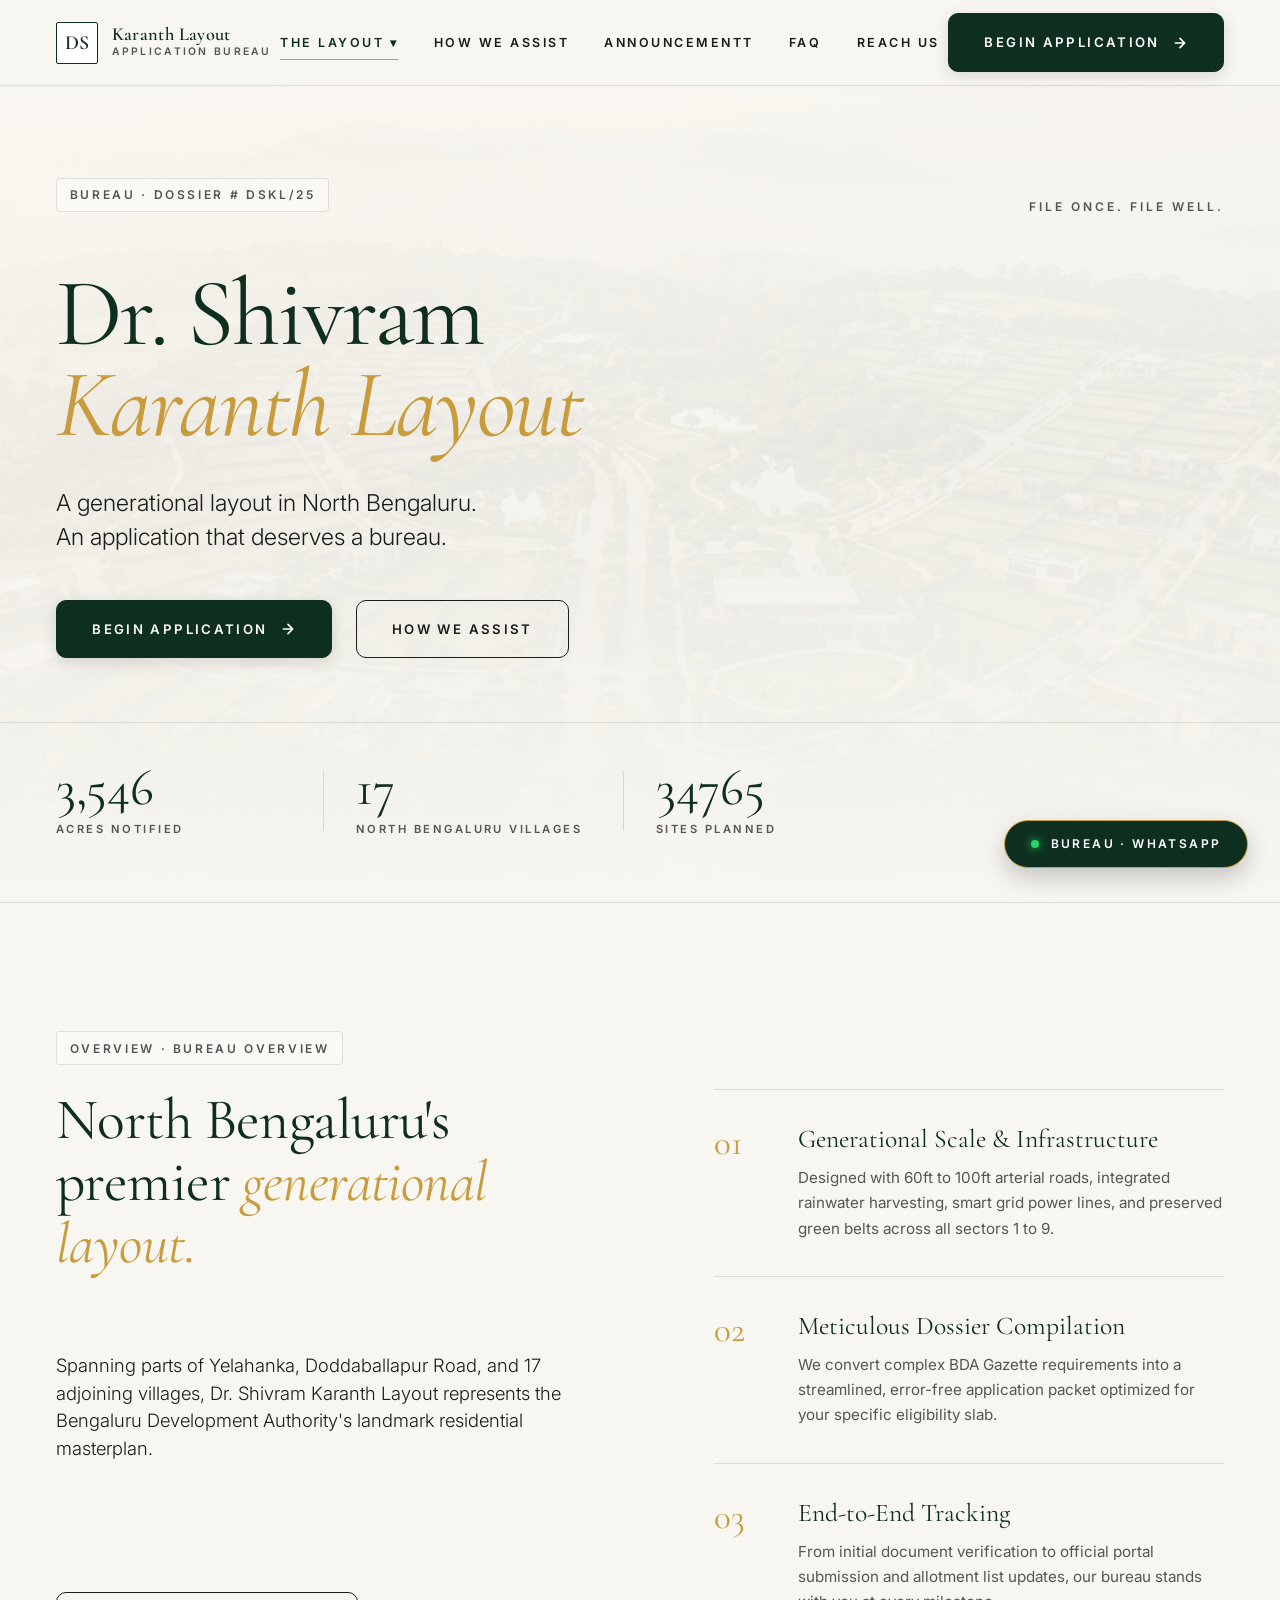
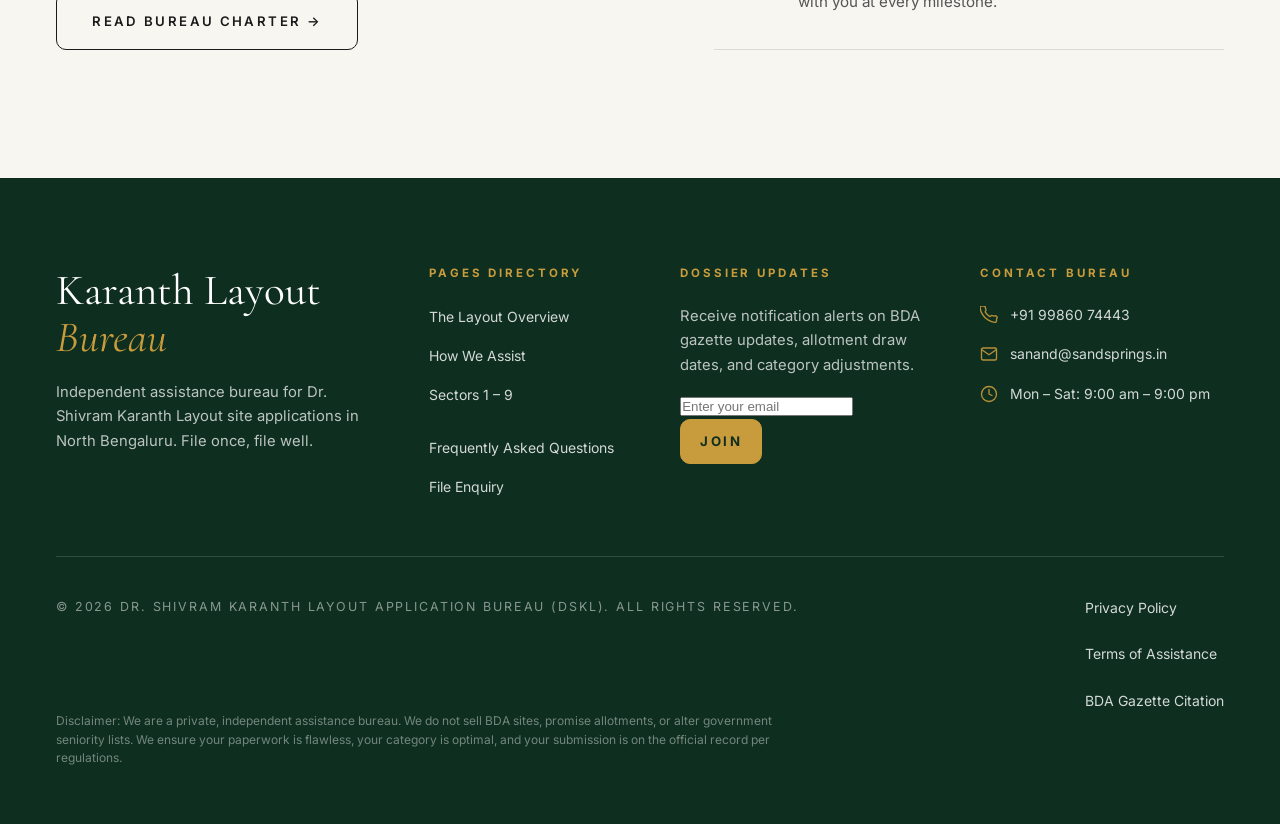
==== index.html @ ba966072 "Final update 1" ====
<!DOCTYPE html>
<html lang="en">
<head>
  <meta charset="UTF-8">
  <meta name="viewport" content="width=device-width, initial-scale=1.0">
  <title>Dr. Shivram Karanth Layout — Application Bureau (DSKL)</title>
  <meta name="description" content="A private assistance bureau for Dr. Shivram Karanth Layout BDA site applications in North Bengaluru. Independent, verifiable, unaffiliated dossier compilation.">
  <link rel="stylesheet" href="styles.css">
  <link rel="icon" href="data:image/svg+xml,<svg xmlns=%22http://www.w3.org/2000/svg%22 viewBox=%220 0 100 100%22><text y=%22.9em%22 font-size=%2290%22>🏛️</text></svg>">
</head>
<body>

  <!-- Sticky Glass Header / Navigation -->
  <header class="site-header">
    <div class="container nav-container">
      <a href="index.html" class="brand-logo">
        <div class="brand-logo-icon">DS</div>
        <div class="brand-text">
          <span class="brand-title">Karanth Layout</span>
          <span class="brand-subtitle">APPLICATION BUREAU</span>
        </div>
      </a>

      <!-- Desktop Menu with Sector Dropdown -->
      <ul class="nav-menu">
        <li class="nav-item-dropdown">
          <a href="index.html" class="nav-link active" style="color: var(--primary-green);">
            The Layout ▾
          </a>
          <ul class="dropdown-menu">
            <li class="dropdown-header">Select Layout Sector</li>
            <li><a href="sector1.html" class="dropdown-link"><span>Sector 1 </span> <span class="sector-code">01</span></a></li>
            <li><a href="sector2.html" class="dropdown-link"><span>Sector 2 </span> <span class="sector-code">02</span></a></li>
            <li><a href="sector3.html" class="dropdown-link"><span>Sector 3 </span> <span class="sector-code">03</span></a></li>
            <li><a href="sector4.html" class="dropdown-link"><span>Sector 4 </span> <span class="sector-code">04</span></a></li>
            <li><a href="sector5.html" class="dropdown-link"><span>Sector 5 </span> <span class="sector-code">05</span></a></li>
            <li><a href="sector6.html" class="dropdown-link"><span>Sector 6 </span> <span class="sector-code">06</span></a></li>
            <li><a href="sector7.html" class="dropdown-link"><span>Sector 7 </span> <span class="sector-code">07</span></a></li>
            <li><a href="sector8.html" class="dropdown-link"><span>Sector 8 </span> <span class="sector-code">08</span></a></li>
            <li><a href="sector9.html" class="dropdown-link"><span>Sector 9 </span> <span class="sector-code">09</span></a></li>
          </ul>
        </li>
        <li><a href="procedure.html" class="nav-link">How we Assist</a></li>
        <li><a href="about.html" class="nav-link">Announcementt</a></li>
        <li><a href="faq.html" class="nav-link">FAQ</a></li>
        <li><a href="contact.html" class="nav-link">Reach us</a></li>
      </ul>

      <!-- Primary CTA -->
      <a href="contact.html" class="btn btn-primary">
        Begin Application 
        <svg width="16" height="16" viewBox="0 0 24 24" fill="none" stroke="currentColor" stroke-width="2.5" stroke-linecap="round" stroke-linejoin="round"><path d="M5 12h14M12 5l7 7-7 7"/></svg>
      </a>

      <!-- Mobile Hamburger Button -->
      <button class="mobile-toggle" id="mobileToggle" aria-label="Toggle navigation menu">
        <span></span>
        <span></span>
        <span></span>
      </button>
    </div>
  </header>

  <!-- Mobile Navigation Drawer -->
  <div class="mobile-nav-drawer" id="mobileNavDrawer">
    <a href="index.html" class="nav-link">The Layout Overview</a>
    <div class="mobile-sectors-accordion">
      <div class="mobile-sectors-title">Select Sector (1 – 9)</div>
      <div class="mobile-sectors-grid">
        <a href="portfolio.html?sector=1" class="mobile-sector-btn">Sec 1</a>
        <a href="portfolio.html?sector=2" class="mobile-sector-btn">Sec 2</a>
        <a href="portfolio.html?sector=3" class="mobile-sector-btn">Sec 3</a>
        <a href="portfolio.html?sector=4" class="mobile-sector-btn">Sec 4</a>
        <a href="portfolio.html?sector=5" class="mobile-sector-btn">Sec 5</a>
        <a href="portfolio.html?sector=6" class="mobile-sector-btn">Sec 6</a>
        <a href="portfolio.html?sector=7" class="mobile-sector-btn">Sec 7</a>
        <a href="portfolio.html?sector=8" class="mobile-sector-btn">Sec 8</a>
        <a href="portfolio.html?sector=9" class="mobile-sector-btn">Sec 9</a>
      </div>
    </div>
    <a href="about.html" class="nav-link">How We Assist</a>
    <a href="procedure.html" class="nav-link">Procedure</a>
    <!-- <a href="portfolio.html" class="nav-link">Portfolio</a> -->
    <a href="faq.html" class="nav-link">FAQ</a>
    <a href="contact.html" class="nav-link">Enquiries</a>
  </div>

  <!-- Hero Section -->
  <section class="hero-section" id="hero">
    <div class="hero-bg"></div>
    <div class="hero-overlay"></div>

    <div class="container hero-content">
      <div class="hero-header-meta">
        <div class="badge-tag">
          Bureau · Dossier # DSKL/25
        </div>
        <div class="meta-code">
          FILE ONCE. FILE WELL.
        </div>
      </div>

      <h1 class="hero-title">
        <span class="line-1">Dr. Shivram</span>
        <span class="line-2">Karanth Layout</span>
      </h1>

      <p class="hero-description">
        A generational layout in North Bengaluru.<br>
        An application that deserves a bureau.
      </p>

      <div class="hero-actions">
        <a href="contact.html" class="btn btn-primary">
          Begin Application
          <svg width="16" height="16" viewBox="0 0 24 24" fill="none" stroke="currentColor" stroke-width="2.5" stroke-linecap="round" stroke-linejoin="round"><path d="M5 12h14M12 5l7 7-7 7"/></svg>
        </a>
        <a href="procedure.html" class="btn btn-outline">
          How We Assist
        </a>
      </div>
    </div>

    <!-- Hero Stats Row -->
    <div class="container hero-stats-row">
      <div class="stats-grid">
        <div class="stat-item">
          <div class="stat-number">3,546</div>
          <div class="stat-label">Acres Notified</div>
        </div>
        <div class="stat-item">
          <div class="stat-number">17</div>
          <div class="stat-label">North Bengaluru Villages</div>
        </div>
        <div class="stat-item">
          <div class="stat-number">34765</div>
          <div class="stat-label">Sites Planned</div>
        </div>
        <!-- <div class="stat-item">
          <div class="stat-number">1,240</div>
          <div class="stat-label">Applicants We've Assisted</div>
        </div> -->
      </div>
    </div>
  </section>

  <!-- Featured Overview Section -->
  <section class="section-editorial">
    <div class="container">
      <div class="badge-tag">
        Overview · Bureau Overview
      </div>

      <div class="editorial-grid">
        <div class="editorial-left">
          <h2 class="editorial-quote">
            North Bengaluru's premier <span>generational layout.</span>
          </h2>
          <p class="hero-description" style="margin-top: 1.5rem; font-size: 1.15rem;">
            Spanning parts of Yelahanka, Doddaballapur Road, and 17 adjoining villages, Dr. Shivram Karanth Layout represents the Bengaluru Development Authority's landmark residential masterplan.
          </p>
          <div style="margin-top: 2rem;">
            <a href="procedure.html" class="btn btn-outline">Read Bureau Charter &rarr;</a>
          </div>
        </div>

        <div class="editorial-right">
          <div class="manifesto-card" style="border-top: 1px solid var(--border-color);">
            <div class="manifesto-num">01</div>
            <div>
              <h3 class="manifesto-card-title">Generational Scale & Infrastructure</h3>
              <p class="manifesto-card-desc">Designed with 60ft to 100ft arterial roads, integrated rainwater harvesting, smart grid power lines, and preserved green belts across all sectors 1 to 9.</p>
            </div>
          </div>
          <div class="manifesto-card">
            <div class="manifesto-num">02</div>
            <div>
              <h3 class="manifesto-card-title">Meticulous Dossier Compilation</h3>
              <p class="manifesto-card-desc">We convert complex BDA Gazette requirements into a streamlined, error-free application packet optimized for your specific eligibility slab.</p>
            </div>
          </div>
          <div class="manifesto-card">
            <div class="manifesto-num">03</div>
            <div>
              <h3 class="manifesto-card-title">End-to-End Tracking</h3>
              <p class="manifesto-card-desc">From initial document verification to official portal submission and allotment list updates, our bureau stands with you at every milestone.</p>
            </div>
          </div>
        </div>
      </div>
    </div>
  </section>

  <!-- Large Luxury Footer -->
  <footer class="site-footer">
    <div class="container">
      <div class="footer-top">
        <div>
          <h3 class="footer-brand-title">Karanth Layout <span>Bureau</span></h3>
          <p class="footer-desc">
            Independent assistance bureau for Dr. Shivram Karanth Layout site applications in North Bengaluru. File once, file well.
          </p>
        </div>

        <div>
          <h4 class="footer-links-title">Pages Directory</h4>
          <ul class="footer-links">
            <li><a href="index.html">The Layout Overview</a></li>
            <li><a href="procedure.html">How We Assist</a></li>
            <li><a href="sector1.html">Sectors 1 – 9 </li>
            <li><a href="faq.html">Frequently Asked Questions</a></li>
            <li><a href="contact.html">File Enquiry</a></li>
          </ul>
        </div>

        <div>
          <h4 class="footer-links-title">Dossier Updates</h4>
          <p class="footer-desc" style="margin-bottom: 1rem;">
            Receive notification alerts on BDA gazette updates, allotment draw dates, and category adjustments.
          </p>
          <form class="newsletter-form" onsubmit="event.preventDefault(); alert('Thank you for subscribing to Bureau Dossier updates.');">
            <input type="email" class="newsletter-input" placeholder="Enter your email" required>
          <button type="submit" class="btn btn-gold" style="padding: 0.85rem 1.2rem;">Join</button>
          </form>
        </div>

        <!-- Contact Details Column -->
        <div>
          <h4 class="footer-links-title">Contact Bureau</h4>
          <ul class="footer-contact-list">
            <li class="footer-contact-item">
              <svg class="footer-contact-icon" viewBox="0 0 24 24" fill="none" stroke="currentColor" stroke-width="1.8" stroke-linecap="round" stroke-linejoin="round"><path d="M22 16.92v3a2 2 0 01-2.18 2 19.79 19.79 0 01-8.63-3.07A19.5 19.5 0 013.07 10.8 19.79 19.79 0 01.14 2.22 2 2 0 012.14 0h3a2 2 0 012 1.72c.127.96.361 1.903.7 2.81a2 2 0 01-.45 2.11L6.91 7.91a16 16 0 006.18 6.18l1.28-.78a2 2 0 012.11-.45c.907.339 1.85.573 2.81.7A2 2 0 0122 16.92z"/></svg>
              <a href="tel:+919986074443" class="footer-contact-text">+91 99860 74443</a>
            </li>
            <li class="footer-contact-item">
              <svg class="footer-contact-icon" viewBox="0 0 24 24" fill="none" stroke="currentColor" stroke-width="1.8" stroke-linecap="round" stroke-linejoin="round"><path d="M4 4h16c1.1 0 2 .9 2 2v12c0 1.1-.9 2-2 2H4c-1.1 0-2-.9-2-2V6c0-1.1.9-2 2-2z"/><polyline points="22,6 12,13 2,6"/></svg>
              <a href="mailto:sanand@sandsprings.in" class="footer-contact-text">sanand@sandsprings.in</a>
            </li>
            <li class="footer-contact-item">
              <svg class="footer-contact-icon" viewBox="0 0 24 24" fill="none" stroke="currentColor" stroke-width="1.8" stroke-linecap="round" stroke-linejoin="round"><circle cx="12" cy="12" r="10"/><polyline points="12 6 12 12 16 14"/></svg>
              <span class="footer-contact-text">Mon – Sat: 9:00 am – 9:00 pm</span>
            </li>
          </ul>
        </div>
      </div>

      <div class="footer-bottom">
        <div class="footer-copyright">
          © 2026 Dr. Shivram Karanth Layout Application Bureau (DSKL). All rights reserved.
        </div>
        <div style="display: flex; gap: 1.5rem;" class="footer-links">
          <a href="#">Privacy Policy</a>
          <a href="#">Terms of Assistance</a>
          <a href="#">BDA Gazette Citation</a>
        </div>
      </div>

      <div class="footer-disclaimer">
        Disclaimer: We are a private, independent assistance bureau. We do not sell BDA sites, promise allotments, or alter government seniority lists. We ensure your paperwork is flawless, your category is optimal, and your submission is on the official record per regulations.
      </div>
    </div>
  </footer>

  <!-- Floating WhatsApp Badge -->
  <a href="contact.html" class="floating-bureau-pill">
    <span class="pill-dot"></span>
    Bureau · WhatsApp
  </a>

  <script src="script.js"></script>
</body>
</html>
---- styles.css ----
/* ==========================================================================
   DSKL Luxury Editorial Web Application Stylesheet
   Design Inspiration: Aesop, Apple, Porsche, Architectural Digest, Bureau Dossiers
   Palette: Background (#F8F6F1), Primary Green (#0E2E1F), Gold Accent (#C89B3C)
   ========================================================================== */

/* Google Fonts Import */
@import url('https://fonts.googleapis.com/css2?family=Cormorant+Garamond:ital,wght@0,300;0,400;0,500;0,600;0,700;1,400;1,600&family=Inter:wght@300;400;500;600;700&display=swap');

:root {
  --bg-cream: #F8F6F1;
  --bg-surface: #FCFAF6;
  --primary-green: #0E2E1F;
  --primary-green-hover: #15422d;
  --gold-accent: #C89B3C;
  --gold-hover: #d9aa46;
  --text-dark: #1B1B1B;
  --text-muted: #555555;
  --border-color: rgba(27, 27, 27, 0.12);
  --border-dark: rgba(255, 255, 255, 0.15);
  
  --font-serif: 'Cormorant Garamond', Georgia, serif;
  --font-sans: 'Inter', -apple-system, BlinkMacSystemFont, sans-serif;
  
  --max-width: 1400px;
  --transition-smooth: all 0.6s cubic-bezier(0.16, 1, 0.3, 1);
  --transition-fast: all 0.3s cubic-bezier(0.16, 1, 0.3, 1);
}

/* Reset & Base Styles */
*, *::before, *::after {
  box-sizing: border-box;
  margin: 0;
  padding: 0;
}

html {
  scroll-behavior: smooth;
  font-size: 16px;
  background-color: var(--bg-cream);
  color: var(--text-dark);
  font-family: var(--font-sans);
  -webkit-font-smoothing: antialiased;
  -moz-osx-font-smoothing: grayscale;
}

body {
  background-color: var(--bg-cream);
  color: var(--text-dark);
  line-height: 1.6;
  overflow-x: hidden;
}

/* Container */
.container {
  width: 100%;
  max-width: var(--max-width);
  margin: 0 auto;
  padding: 0 2rem;
}

@media (min-width: 768px) {
  .container {
    padding: 0 3.5rem;
  }
}

/* Typography Utilities */
h1, h2, h3, h4, h5, h6 {
  font-family: var(--font-serif);
  font-weight: 400;
  line-height: 1.1;
  color: var(--text-dark);
}

.text-gold {
  color: var(--gold-accent) !important;
  font-style: italic;
}

.font-serif {
  font-family: var(--font-serif);
}

.font-sans {
  font-family: var(--font-sans);
}

.badge-tag {
  display: inline-flex;
  align-items: center;
  gap: 0.5rem;
  font-family: var(--font-sans);
  font-size: 0.75rem;
  font-weight: 600;
  text-transform: uppercase;
  letter-spacing: 0.22em;
  color: var(--text-muted);
  border: 1px solid var(--border-color);
  padding: 0.4rem 0.8rem;
  border-radius: 4px;
  background: rgba(255, 255, 255, 0.4);
  backdrop-filter: blur(4px);
  margin-bottom: 1.5rem;
}

.badge-tag-dark {
  color: var(--gold-accent);
  border-color: rgba(255, 255, 255, 0.18);
  background: rgba(255, 255, 255, 0.05);
}

/* Buttons */
.btn {
  display: inline-flex;
  align-items: center;
  justify-content: center;
  gap: 0.75rem;
  padding: 1.1rem 2.2rem;
  font-family: var(--font-sans);
  font-size: 0.825rem;
  font-weight: 600;
  text-transform: uppercase;
  letter-spacing: 0.18em;
  border-radius: 10px;
  cursor: pointer;
  transition: var(--transition-fast);
  text-decoration: none;
  border: 1px solid transparent;
}

.btn-primary {
  background-color: var(--primary-green);
  color: #ffffff;
  border-color: var(--primary-green);
  box-shadow: 0 4px 15px rgba(14, 46, 31, 0.15);
}

.btn-primary:hover {
  background-color: var(--gold-accent);
  border-color: var(--gold-accent);
  color: var(--primary-green);
  transform: translateY(-2px);
  box-shadow: 0 8px 25px rgba(200, 155, 60, 0.3);
}

.btn-outline {
  background-color: transparent;
  color: var(--text-dark);
  border-color: var(--text-dark);
}

.btn-outline:hover {
  background-color: var(--primary-green);
  color: #ffffff;
  border-color: var(--primary-green);
  transform: translateY(-2px);
}

.btn-gold {
  background-color: var(--gold-accent);
  color: var(--primary-green);
  border-color: var(--gold-accent);
  font-weight: 700;
}

.btn-gold:hover {
  background-color: #ffffff;
  border-color: #ffffff;
  color: var(--primary-green);
  transform: translateY(-2px);
}

.btn svg {
  transition: transform 0.3s ease;
}

.btn:hover svg {
  transform: translateX(4px);
}

/* Header & Sticky Navbar */
.site-header {
  position: fixed;
  top: 0;
  left: 0;
  width: 100%;
  z-index: 1000;
  background: rgba(248, 246, 241, 0.92);
  backdrop-filter: blur(16px);
  -webkit-backdrop-filter: blur(16px);
  border-bottom: 1px solid var(--border-color);
  transition: var(--transition-fast);
}

.nav-container {
  display: flex;
  align-items: center;
  justify-content: space-between;
  height: 85px;
}

.brand-logo {
  display: flex;
  align-items: center;
  gap: 0.85rem;
  text-decoration: none;
}

.brand-logo-icon {
  width: 42px;
  height: 42px;
  border: 1.5px solid var(--primary-green);
  display: flex;
  align-items: center;
  justify-content: center;
  font-family: var(--font-serif);
  font-size: 1.25rem;
  font-weight: 600;
  color: var(--primary-green);
  letter-spacing: 0;
  background: #ffffff;
  border-radius: 2px;
}

.brand-text {
  display: flex;
  flex-direction: column;
}

.brand-title {
  font-family: var(--font-serif);
  font-size: 1.15rem;
  font-weight: 600;
  color: var(--primary-green);
  letter-spacing: 0.02em;
  line-height: 1.1;
}

.brand-subtitle {
  font-family: var(--font-sans);
  font-size: 0.65rem;
  font-weight: 600;
  text-transform: uppercase;
  letter-spacing: 0.22em;
  color: var(--text-muted);
}

.nav-menu {
  display: none;
  align-items: center;
  gap: 2.2rem;
  list-style: none;
}

@media (min-width: 992px) {
  .nav-menu {
    display: flex;
  }
}

.nav-item-dropdown {
  position: relative;
  padding: 1.2rem 0;
}

.nav-link {
  text-decoration: none;
  font-family: var(--font-sans);
  font-size: 0.78rem;
  font-weight: 600;
  text-transform: uppercase;
  letter-spacing: 0.2em;
  color: var(--text-dark);
  position: relative;
  padding: 0.5rem 0;
  transition: color 0.3s ease;
  display: inline-flex;
  align-items: center;
  gap: 0.35rem;
}

.nav-link::after {
  content: '';
  position: absolute;
  bottom: 0;
  left: 0;
  width: 0%;
  height: 1.5px;
  background-color: var(--gold-accent);
  transition: width 0.3s ease;
}

.nav-link:hover {
  color: var(--primary-green);
}

.nav-link:hover::after, .nav-link.active::after {
  width: 100%;
}

/* Dropdown Menu Styling */
.dropdown-menu {
  position: absolute;
  top: 100%;
  left: -20px;
  width: 290px;
  background: var(--bg-cream);
  border: 1px solid var(--border-color);
  border-radius: 6px;
  box-shadow: 0 15px 35px rgba(14, 46, 31, 0.12);
  padding: 1rem 0;
  opacity: 0;
  visibility: hidden;
  transform: translateY(10px);
  transition: var(--transition-fast);
  list-style: none;
  z-index: 1100;
}

.nav-item-dropdown:hover .dropdown-menu {
  opacity: 1;
  visibility: visible;
  transform: translateY(0);
}

.dropdown-header {
  padding: 0.5rem 1.5rem;
  font-family: var(--font-sans);
  font-size: 0.65rem;
  font-weight: 700;
  text-transform: uppercase;
  letter-spacing: 0.22em;
  color: var(--gold-accent);
  border-bottom: 1px solid var(--border-color);
  margin-bottom: 0.4rem;
}

.dropdown-link {
  display: flex;
  align-items: center;
  justify-content: space-between;
  padding: 0.65rem 1.5rem;
  font-family: var(--font-sans);
  font-size: 0.8rem;
  font-weight: 500;
  color: var(--text-dark);
  text-decoration: none;
  transition: background 0.2s ease, color 0.2s ease;
}

.dropdown-link:hover {
  background: rgba(14, 46, 31, 0.05);
  color: var(--primary-green);
}

.dropdown-link span.sector-code {
  font-family: var(--font-serif);
  font-size: 0.95rem;
  color: var(--gold-accent);
  font-weight: 600;
}

/* Mobile Toggle & Drawer */
.mobile-toggle {
  display: flex;
  flex-direction: column;
  justify-content: center;
  gap: 5px;
  width: 32px;
  height: 32px;
  background: transparent;
  border: none;
  cursor: pointer;
}

@media (min-width: 992px) {
  .mobile-toggle {
    display: none;
  }
}

.mobile-toggle span {
  width: 100%;
  height: 2px;
  background-color: var(--primary-green);
  transition: var(--transition-fast);
}

.mobile-nav-drawer {
  position: fixed;
  top: 85px;
  left: 0;
  width: 100%;
  max-height: calc(100vh - 85px);
  overflow-y: auto;
  background: var(--bg-cream);
  border-bottom: 1px solid var(--border-color);
  padding: 2rem;
  display: flex;
  flex-direction: column;
  gap: 1.2rem;
  z-index: 999;
  transform: translateY(-150%);
  transition: var(--transition-fast);
}

.mobile-nav-drawer.active {
  transform: translateY(0);
}

.mobile-nav-drawer .nav-link {
  font-size: 1.05rem;
}

.mobile-sectors-accordion {
  border-top: 1px solid var(--border-color);
  padding-top: 1rem;
  margin-top: 0.5rem;
}

.mobile-sectors-title {
  font-size: 0.75rem;
  font-weight: 700;
  text-transform: uppercase;
  letter-spacing: 0.2em;
  color: var(--gold-accent);
  margin-bottom: 0.8rem;
}

.mobile-sectors-grid {
  display: grid;
  grid-template-columns: repeat(3, 1fr);
  gap: 0.5rem;
}

.mobile-sector-btn {
  padding: 0.5rem;
  font-family: var(--font-sans);
  font-size: 0.75rem;
  font-weight: 600;
  text-align: center;
  border: 1px solid var(--border-color);
  border-radius: 4px;
  color: var(--primary-green);
  text-decoration: none;
  background: #ffffff;
}

/* Hero Section */
.hero-section {
  position: relative;
  min-height: 100vh;
  padding-top: 130px;
  padding-bottom: 4rem;
  display: flex;
  flex-direction: column;
  justify-content: space-between;
  background: var(--bg-cream);
  overflow: hidden;
}

.hero-bg {
  position: absolute;
  top: 0;
  right: 0;
  width: 100%;
  height: 100%;
  z-index: 0;
  opacity: 0.28;
  background-image: url('assets/images/hero_background.jpg');
  background-size: cover;
  background-position: center bottom;
  filter: grayscale(15%) contrast(105%);
}

.hero-overlay {
  position: absolute;
  top: 0;
  left: 0;
  width: 100%;
  height: 100%;
  z-index: 1;
  background: linear-gradient(180deg, rgba(248,246,241,0.92) 0%, rgba(248,246,241,0.75) 50%, rgba(248,246,241,1) 100%);
}

.hero-content {
  position: relative;
  z-index: 2;
  margin-top: auto;
  margin-bottom: auto;
  padding-top: 3rem;
  padding-bottom: 4rem;
}

.hero-header-meta {
  display: flex;
  align-items: center;
  justify-content: space-between;
  flex-wrap: wrap;
  gap: 1rem;
  margin-bottom: 2rem;
}

.meta-code {
  font-family: var(--font-sans);
  font-size: 0.75rem;
  font-weight: 600;
  letter-spacing: 0.25em;
  text-transform: uppercase;
  color: var(--text-muted);
}

.hero-title {
  font-size: clamp(3rem, 7.5vw, 6.4rem);
  line-height: 0.95;
  letter-spacing: -0.02em;
  color: var(--primary-green);
  margin-bottom: 2.2rem;
  max-width: 1150px;
}

.hero-title .line-1 {
  display: block;
}

.hero-title .line-2 {
  display: block;
  color: var(--gold-accent);
  font-style: italic;
  font-weight: 400;
}

.hero-description {
  font-size: clamp(1.1rem, 2vw, 1.45rem);
  font-weight: 300;
  color: var(--text-dark);
  max-width: 680px;
  margin-bottom: 2.8rem;
  line-height: 1.5;
}

.hero-actions {
  display: flex;
  flex-wrap: wrap;
  align-items: center;
  gap: 1.5rem;
}

/* Stats Row */
.hero-stats-row {
  position: relative;
  z-index: 2;
  border-top: 1px solid var(--border-color);
  padding-top: 2.5rem;
}

.stats-grid {
  display: grid;
  grid-template-columns: repeat(1, 1fr);
  gap: 2rem;
}

@media (min-width: 640px) {
  .stats-grid {
    grid-template-columns: repeat(2, 1fr);
  }
}

@media (min-width: 1024px) {
  .stats-grid {
    grid-template-columns: repeat(4, 1fr);
  }
}

.stat-item {
  position: relative;
  padding-right: 1.5rem;
}

@media (min-width: 1024px) {
  .stat-item:not(:last-child)::after {
    content: '';
    position: absolute;
    top: 10%;
    right: 0;
    width: 1px;
    height: 80%;
    background-color: var(--border-color);
  }
}

.stat-number {
  font-family: var(--font-serif);
  font-size: clamp(2.5rem, 4vw, 3.8rem);
  color: var(--primary-green);
  line-height: 1;
  margin-bottom: 0.5rem;
}

.stat-label {
  font-family: var(--font-sans);
  font-size: 0.7rem;
  font-weight: 600;
  text-transform: uppercase;
  letter-spacing: 0.22em;
  color: var(--text-muted);
  line-height: 1.4;
}

/* Section 2: Editorial Split Manifesto */
.section-editorial {
  padding: 8rem 0;
  border-top: 1px solid var(--border-color);
  position: relative;
  background-color: var(--bg-cream);
}

.editorial-grid {
  display: grid;
  grid-template-columns: 1fr;
  gap: 4rem;
}

@media (min-width: 992px) {
  .editorial-grid {
    grid-template-columns: 1.1fr 1fr;
    gap: 6rem;
  }
}

.editorial-left {
  display: flex;
  flex-direction: column;
  justify-content: space-between;
}

.editorial-quote {
  font-size: clamp(2.4rem, 4.5vw, 4.2rem);
  line-height: 1.08;
  color: var(--primary-green);
  letter-spacing: -0.01em;
}

.editorial-quote span {
  color: var(--gold-accent);
  font-style: italic;
}

.editorial-right {
  display: flex;
  flex-direction: column;
}

.manifesto-card {
  padding: 2.2rem 0;
  border-bottom: 1px solid var(--border-color);
  display: grid;
  grid-template-columns: 60px 1fr;
  gap: 1.5rem;
  transition: var(--transition-fast);
}

.manifesto-card:first-child {
  border-top: 1px solid var(--border-color);
}

.manifesto-card:hover {
  transform: translateX(8px);
}

.manifesto-num {
  font-family: var(--font-serif);
  font-size: 2.2rem;
  color: var(--gold-accent);
  line-height: 1;
}

.manifesto-card-title {
  font-size: 1.6rem;
  color: var(--primary-green);
  margin-bottom: 0.75rem;
}

.manifesto-card-desc {
  font-size: 0.95rem;
  color: var(--text-muted);
  line-height: 1.65;
}

/* Section 3: Process Timeline */
.section-procedure {
  padding: 8rem 0;
  background-color: #F3EFE6;
  border-top: 1px solid var(--border-color);
  position: relative;
}

.procedure-grid {
  display: grid;
  grid-template-columns: 1fr;
  gap: 4rem;
}

@media (min-width: 992px) {
  .procedure-grid {
    grid-template-columns: 1fr 1.1fr;
    gap: 6rem;
  }
}

.procedure-blueprint-card {
  background: var(--bg-cream);
  border: 1px solid var(--border-color);
  border-radius: 6px;
  overflow: hidden;
  padding: 1.5rem;
  box-shadow: 0 10px 30px rgba(0,0,0,0.03);
}

.blueprint-img-wrapper {
  width: 100%;
  aspect-ratio: 4/3;
  overflow: hidden;
  border-radius: 4px;
  position: relative;
  margin-bottom: 1.2rem;
}

.blueprint-img-wrapper img {
  width: 100%;
  height: 100%;
  object-fit: cover;
  transition: transform 0.8s ease;
}

.procedure-blueprint-card:hover img {
  transform: scale(1.04);
}

.blueprint-badge {
  display: flex;
  justify-content: space-between;
  align-items: center;
  font-family: var(--font-sans);
  font-size: 0.7rem;
  font-weight: 600;
  letter-spacing: 0.2em;
  text-transform: uppercase;
  color: var(--gold-accent);
  background: var(--primary-green);
  padding: 0.75rem 1rem;
  border-radius: 4px;
}

.procedure-steps {
  display: flex;
  flex-direction: column;
}

.step-row {
  padding: 2.2rem 1.5rem;
  border-bottom: 1px solid var(--border-color);
  display: flex;
  align-items: flex-start;
  gap: 2rem;
  transition: var(--transition-fast);
  background: transparent;
  border-radius: 6px;
  cursor: pointer;
}

.step-row:first-child {
  border-top: 1px solid var(--border-color);
}

.step-row:hover, .step-row.active {
  background: rgba(255, 255, 255, 0.7);
  box-shadow: 0 4px 20px rgba(0,0,0,0.04);
  transform: translateX(6px);
}

.step-roman {
  font-family: var(--font-serif);
  font-size: 2.4rem;
  color: var(--primary-green);
  width: 45px;
  flex-shrink: 0;
  line-height: 1;
}

.step-content {
  flex-grow: 1;
}

.step-title-wrap {
  display: flex;
  justify-content: space-between;
  align-items: center;
  margin-bottom: 0.5rem;
}

.step-title {
  font-size: 1.5rem;
  color: var(--primary-green);
}

.step-arrow {
  color: var(--gold-accent);
  transition: transform 0.3s ease;
}

.step-row:hover .step-arrow {
  transform: translate(3px, -3px);
}

.step-desc {
  font-size: 0.925rem;
  color: var(--text-muted);
  line-height: 1.6;
}

/* Section 4: Portfolio / Sectors Grid */
.section-portfolio {
  padding: 8rem 0;
  background-color: var(--bg-cream);
  border-top: 1px solid var(--border-color);
}

.section-header {
  display: flex;
  flex-direction: column;
  gap: 1rem;
  margin-bottom: 3.5rem;
}

@media (min-width: 768px) {
  .section-header {
    flex-direction: row;
    justify-content: space-between;
    align-items: flex-end;
  }
}

.section-title {
  font-size: clamp(2.2rem, 4vw, 3.4rem);
  color: var(--primary-green);
  max-width: 650px;
}

.filter-tabs {
  display: flex;
  flex-wrap: wrap;
  gap: 0.5rem;
  list-style: none;
}

.filter-btn {
  padding: 0.5rem 1.2rem;
  font-size: 0.75rem;
  font-weight: 600;
  text-transform: uppercase;
  letter-spacing: 0.18em;
  border: 1px solid var(--border-color);
  background: transparent;
  color: var(--text-muted);
  border-radius: 4px;
  cursor: pointer;
  transition: var(--transition-fast);
}

.filter-btn:hover, .filter-btn.active {
  background: var(--primary-green);
  color: var(--gold-accent);
  border-color: var(--primary-green);
}

.portfolio-grid {
  display: grid;
  grid-template-columns: repeat(1, 1fr);
  gap: 2rem;
}

@media (min-width: 768px) {
  .portfolio-grid {
    grid-template-columns: repeat(2, 1fr);
  }
}

@media (min-width: 1100px) {
  .portfolio-grid {
    grid-template-columns: repeat(3, 1fr);
  }
}

.portfolio-card {
  position: relative;
  border-radius: 6px;
  overflow: hidden;
  background: #ffffff;
  border: 1px solid var(--border-color);
  transition: var(--transition-fast);
}

.portfolio-card:hover {
  transform: translateY(-6px);
  box-shadow: 0 15px 35px rgba(0,0,0,0.08);
}

.portfolio-img-wrap {
  width: 100%;
  aspect-ratio: 4/3;
  overflow: hidden;
  position: relative;
}

.portfolio-img-wrap img {
  width: 100%;
  height: 100%;
  object-fit: cover;
  transition: transform 0.8s ease;
}

.portfolio-card:hover img {
  transform: scale(1.06);
}

.portfolio-info {
  padding: 1.5rem;
  background: #ffffff;
}

.portfolio-meta {
  font-size: 0.7rem;
  font-weight: 600;
  text-transform: uppercase;
  letter-spacing: 0.2em;
  color: var(--gold-accent);
  margin-bottom: 0.4rem;
}

.portfolio-card-title {
  font-size: 1.4rem;
  color: var(--primary-green);
  margin-bottom: 0.5rem;
}

.portfolio-card-desc {
  font-size: 0.875rem;
  color: var(--text-muted);
  line-height: 1.5;
}

/* Section 5: Testimonials */
.section-testimonials {
  padding: 8rem 0;
  background-color: #F3EFE6;
  border-top: 1px solid var(--border-color);
}

.testimonials-grid {
  display: grid;
  grid-template-columns: repeat(1, 1fr);
  gap: 2.5rem;
}

@media (min-width: 768px) {
  .testimonials-grid {
    grid-template-columns: repeat(3, 1fr);
  }
}

.testimonial-card {
  background: var(--bg-cream);
  padding: 2.5rem 2rem;
  border: 1px solid var(--border-color);
  border-radius: 6px;
  display: flex;
  flex-direction: column;
  justify-content: space-between;
  position: relative;
}

.quote-mark {
  font-family: var(--font-serif);
  font-size: 4rem;
  line-height: 0.5;
  color: var(--gold-accent);
  margin-bottom: 1.5rem;
  display: block;
}

.testimonial-text {
  font-family: var(--font-serif);
  font-size: 1.25rem;
  font-style: italic;
  color: var(--text-dark);
  line-height: 1.5;
  margin-bottom: 2rem;
}

.testimonial-author {
  display: flex;
  align-items: center;
  gap: 1rem;
  border-top: 1px solid var(--border-color);
  padding-top: 1.2rem;
}

.author-avatar {
  width: 44px;
  height: 44px;
  border-radius: 50%;
  background: var(--primary-green);
  color: var(--gold-accent);
  display: flex;
  align-items: center;
  justify-content: center;
  font-family: var(--font-serif);
  font-weight: 700;
  font-size: 1.1rem;
}

.author-info {
  display: flex;
  flex-direction: column;
}

.author-name {
  font-size: 0.95rem;
  font-weight: 600;
  color: var(--primary-green);
}

.author-tag {
  font-size: 0.75rem;
  color: var(--text-muted);
}

/* Section 6: FAQ Accordion */
.section-faq {
  padding: 8rem 0;
  background-color: var(--bg-cream);
  border-top: 1px solid var(--border-color);
}

.faq-container {
  display: grid;
  grid-template-columns: 1fr;
  gap: 4rem;
}

@media (min-width: 992px) {
  .faq-container {
    grid-template-columns: 0.8fr 1.2fr;
    gap: 6rem;
  }
}

.accordion-item {
  border-bottom: 1px solid var(--border-color);
}

.accordion-item:first-child {
  border-top: 1px solid var(--border-color);
}

.accordion-header {
  width: 100%;
  padding: 1.8rem 0;
  background: transparent;
  border: none;
  display: flex;
  align-items: center;
  justify-content: space-between;
  gap: 1rem;
  cursor: pointer;
  text-align: left;
}

.accordion-title-wrap {
  display: flex;
  align-items: center;
  gap: 1.2rem;
}

.accordion-num {
  font-family: var(--font-serif);
  font-size: 1.4rem;
  color: var(--gold-accent);
}

.accordion-title {
  font-family: var(--font-serif);
  font-size: 1.6rem;
  color: var(--primary-green);
}

.accordion-icon {
  width: 24px;
  height: 24px;
  display: flex;
  align-items: center;
  justify-content: center;
  color: var(--primary-green);
  transition: transform 0.4s ease;
}

.accordion-item.active .accordion-icon {
  transform: rotate(45deg);
  color: var(--gold-accent);
}

.accordion-content {
  max-height: 0;
  overflow: hidden;
  transition: max-height 0.5s cubic-bezier(0, 1, 0, 1);
  padding-left: 2.8rem;
}

.accordion-item.active .accordion-content {
  max-height: 500px;
  transition: max-height 0.5s cubic-bezier(0.9, 0, 0.8, 0.2);
  padding-bottom: 1.8rem;
}

.accordion-text {
  font-size: 0.95rem;
  color: var(--text-muted);
  line-height: 1.65;
}

/* Section 7: Contact / Enquiry Form */
.section-contact {
  padding: 8rem 0;
  background-color: #F3EFE6;
  border-top: 1px solid var(--border-color);
}

.contact-grid {
  display: grid;
  grid-template-columns: 1fr;
  gap: 4rem;
}

@media (min-width: 992px) {
  .contact-grid {
    grid-template-columns: 1.1fr 0.9fr;
    gap: 6rem;
  }
}

.form-box {
  background: var(--bg-cream);
  padding: 3rem 2.5rem;
  border: 1px solid var(--border-color);
  border-radius: 8px;
  box-shadow: 0 10px 30px rgba(0,0,0,0.03);
}

.form-group {
  margin-bottom: 1.8rem;
}

.form-label {
  display: block;
  font-family: var(--font-sans);
  font-size: 0.72rem;
  font-weight: 600;
  text-transform: uppercase;
  letter-spacing: 0.2em;
  color: var(--text-muted);
  margin-bottom: 0.5rem;
}

.form-input, .form-select, .form-textarea {
  width: 100%;
  padding: 1rem 1.2rem;
  font-family: var(--font-sans);
  font-size: 0.95rem;
  color: var(--text-dark);
  background: #ffffff;
  border: 1px solid var(--border-color);
  border-radius: 6px;
  outline: none;
  transition: var(--transition-fast);
}

.form-input:focus, .form-select:focus, .form-textarea:focus {
  border-color: var(--primary-green);
  box-shadow: 0 0 0 3px rgba(14, 46, 31, 0.08);
}

.form-textarea {
  resize: vertical;
  min-height: 120px;
}

.contact-info-card {
  display: flex;
  flex-direction: column;
  gap: 2rem;
}

.info-block {
  padding-bottom: 1.8rem;
  border-bottom: 1px solid var(--border-color);
}

.info-block-title {
  font-family: var(--font-serif);
  font-size: 1.4rem;
  color: var(--primary-green);
  margin-bottom: 0.5rem;
}

.info-block-text {
  font-size: 0.95rem;
  color: var(--text-muted);
  line-height: 1.6;
}

/* Footer - Editorial Reference Design */
.site-footer {
  background-color: var(--primary-green);
  color: #ffffff;
  padding-top: 5.5rem;
  padding-bottom: 3.5rem;
  border-top: 1px solid var(--border-color);
}

.footer-top {
  display: grid;
  grid-template-columns: 1fr;
  gap: 3.5rem;
  padding-bottom: 3.5rem;
  border-bottom: 1px solid var(--border-dark);
}

@media (min-width: 992px) {
  .footer-top {
    grid-template-columns: 1.3fr 0.8fr 1fr 1fr;
    gap: 3.5rem;
  }
}

/* Footer Contact Info Column */
.footer-contact-list {
  list-style: none;
  display: flex;
  flex-direction: column;
  gap: 1.1rem;
}

.footer-contact-item {
  display: flex;
  align-items: flex-start;
  gap: 0.75rem;
}

.footer-contact-icon {
  flex-shrink: 0;
  width: 18px;
  height: 18px;
  margin-top: 2px;
  color: var(--gold-accent);
  opacity: 0.9;
}

.footer-contact-text {
  font-size: 0.875rem;
  color: rgba(255, 255, 255, 0.82);
  font-family: var(--font-sans);
  line-height: 1.55;
  text-decoration: none;
  transition: color 0.3s ease;
}

a.footer-contact-text:hover {
  color: var(--gold-accent);
}

/* ========================================
   Sector Detail Page Styles
   ======================================== */
.sector-detail-hero {
  padding-top: 130px;
  padding-bottom: 3rem;
  background-color: var(--bg-cream);
  border-bottom: 1px solid var(--border-color);
}

.sector-nav-breadcrumb {
  display: flex;
  align-items: center;
  gap: 0.6rem;
  margin-bottom: 1.5rem;
  font-family: var(--font-sans);
  font-size: 0.78rem;
  font-weight: 500;
  letter-spacing: 0.18em;
  text-transform: uppercase;
  color: var(--text-muted);
}

.sector-nav-breadcrumb a {
  color: var(--text-muted);
  text-decoration: none;
  transition: color 0.3s;
}

.sector-nav-breadcrumb a:hover {
  color: var(--primary-green);
}

.sector-nav-breadcrumb .sep {
  color: var(--border-color);
}

.sector-badge {
  display: inline-flex;
  align-items: center;
  gap: 0.6rem;
  background: var(--primary-green);
  color: var(--gold-accent);
  font-family: var(--font-sans);
  font-size: 0.72rem;
  font-weight: 700;
  letter-spacing: 0.25em;
  text-transform: uppercase;
  padding: 0.5rem 1.1rem;
  border-radius: 3px;
  margin-bottom: 1.2rem;
}

.sector-detail-title {
  font-family: var(--font-serif);
  font-size: clamp(2.6rem, 5.5vw, 4.5rem);
  font-weight: 400;
  color: var(--primary-green);
  line-height: 1.08;
  margin-bottom: 1rem;
}

.sector-detail-subtitle {
  font-family: var(--font-sans);
  font-size: 1.05rem;
  color: var(--text-muted);
  max-width: 680px;
  line-height: 1.7;
}

/* Sector Content Layout */
.sector-content-section {
  padding: 4rem 0 5rem;
}

.sector-layout-container {
  display: flex;
  flex-direction: column;
  align-items: center;
  width: 100%;
}

/* Centered Map Image at Top */
.sector-map-wrap {
  position: relative;
  border-radius: 8px;
  overflow: hidden;
  box-shadow: 0 20px 60px rgba(14, 46, 31, 0.15);
  border: 1px solid var(--border-color);
  background: #f0ece3;
  width: 100%;
  max-width: 920px;
  margin: 0 auto 3.5rem auto;
}

.sector-map-wrap img {
  width: 100%;
  display: block;
  transition: transform 0.6s ease;
}

.sector-map-wrap:hover img {
  transform: scale(1.015);
}

.sector-map-caption {
  position: absolute;
  bottom: 0;
  left: 0;
  right: 0;
  background: linear-gradient(to top, rgba(14, 46, 31, 0.88), transparent);
  padding: 1.5rem 1.2rem 1.2rem;
  font-family: var(--font-sans);
  font-size: 0.75rem;
  font-weight: 600;
  letter-spacing: 0.2em;
  text-transform: uppercase;
  color: rgba(255,255,255,0.9);
}

/* 2-Column Info Grid (3 panels left, 3 panels right) */
.sector-info-grid {
  display: grid;
  grid-template-columns: 1fr;
  gap: 2.5rem 4rem;
  width: 100%;
  max-width: 1060px;
  margin: 0 auto;
}

@media (min-width: 768px) {
  .sector-info-grid {
    grid-template-columns: 1fr 1fr;
  }
}

.sector-info-col {
  display: flex;
  flex-direction: column;
  gap: 2rem;
}

.sector-info-panel {
  border-top: 1px solid var(--border-color);
  padding-top: 1.5rem;
}

.sector-panel-label {
  font-family: var(--font-sans);
  font-size: 0.7rem;
  font-weight: 700;
  letter-spacing: 0.28em;
  text-transform: uppercase;
  color: var(--gold-accent);
  margin-bottom: 1rem;
}

.sector-bullet-list {
  list-style: none;
  padding: 0;
  margin: 0;
  display: flex;
  flex-direction: column;
  gap: 0.3rem;
}

.sector-bullet-list li {
  display: flex;
  align-items: flex-start;
  gap: 0.75rem;
  font-family: var(--font-sans);
  font-size: 0.925rem;
  color: var(--text-dark);
  line-height: 1.5;
}

.sector-bullet-list li::before {
  content: '';
  flex-shrink: 0;
  width: 6px;
  height: 6px;
  border-radius: 50%;
  background-color: var(--gold-accent);
  margin-top: 0.45em;
}

/* Sector Navigation Strip */
.sector-nav-strip {
  background: var(--primary-green);
  padding: 3rem 0;
}

.sector-nav-strip-inner {
  display: flex;
  flex-wrap: wrap;
  align-items: center;
  justify-content: space-between;
  gap: 1.5rem;
}

.sector-nav-strip-label {
  font-family: var(--font-sans);
  font-size: 0.72rem;
  font-weight: 700;
  letter-spacing: 0.25em;
  text-transform: uppercase;
  color: rgba(255,255,255,0.5);
  margin-bottom: 0.5rem;
}

.sector-nav-btns {
  display: flex;
  flex-wrap: wrap;
  gap: 0.6rem;
}

.sector-nav-btn {
  display: inline-flex;
  align-items: center;
  justify-content: center;
  width: 44px;
  height: 44px;
  border-radius: 4px;
  border: 1px solid rgba(255,255,255,0.2);
  font-family: var(--font-sans);
  font-size: 0.8rem;
  font-weight: 700;
  color: rgba(255,255,255,0.75);
  text-decoration: none;
  transition: all 0.3s ease;
}

.sector-nav-btn:hover,
.sector-nav-btn.active {
  background: var(--gold-accent);
  border-color: var(--gold-accent);
  color: var(--primary-green);
}

.sector-prev-next {
  display: flex;
  gap: 1rem;
  align-items: center;
}

.sector-prev-next a {
  display: inline-flex;
  align-items: center;
  gap: 0.5rem;
  font-family: var(--font-sans);
  font-size: 0.8rem;
  font-weight: 600;
  letter-spacing: 0.1em;
  text-transform: uppercase;
  color: rgba(255,255,255,0.75);
  text-decoration: none;
  padding: 0.7rem 1.2rem;
  border: 1px solid rgba(255,255,255,0.2);
  border-radius: 4px;
  transition: all 0.3s ease;
}

.sector-prev-next a:hover {
  background: var(--gold-accent);
  border-color: var(--gold-accent);
  color: var(--primary-green);
}

.footer-brand-title {
  font-family: var(--font-serif);
  font-size: clamp(2rem, 3.8vw, 2.7rem);
  line-height: 1.08;
  color: #ffffff;
  margin-bottom: 1.2rem;
  font-weight: 400;
}

.footer-brand-title span {
  color: var(--gold-accent);
  font-style: italic;
}

.footer-desc {
  font-size: 0.925rem;
  color: rgba(255, 255, 255, 0.72);
  line-height: 1.65;
  max-width: 440px;
}

.footer-links-title {
  font-family: var(--font-sans);
  font-size: 0.72rem;
  font-weight: 700;
  text-transform: uppercase;
  letter-spacing: 0.25em;
  color: var(--gold-accent);
  margin-bottom: 1.5rem;
}

.footer-links {
  list-style: none;
  display: flex;
  flex-direction: column;
  gap: 0.85rem;
}

.footer-links a {
  color: rgba(255, 255, 255, 0.82);
  text-decoration: none;
  font-size: 0.875rem;
  font-family: var(--font-sans);
  transition: color 0.3s ease;
}

.footer-links a:hover {
  color: var(--gold-accent);
}

.footer-bottom {
  padding-top: 2.5rem;
  display: flex;
  flex-direction: column;
  gap: 1rem;
}

@media (min-width: 768px) {
  .footer-bottom {
    flex-direction: row;
    justify-content: space-between;
    align-items: flex-start;
  }
}

.footer-copyright {
  font-size: 0.78rem;
  font-family: var(--font-sans);
  letter-spacing: 0.15em;
  text-transform: uppercase;
  color: rgba(255, 255, 255, 0.5);
  flex-shrink: 0;
}

.footer-disclaimer {
  font-size: 0.75rem;
  color: rgba(255, 255, 255, 0.42);
  line-height: 1.55;
  max-width: 750px;
}

/* Floating WhatsApp / Bureau Pill */
.floating-bureau-pill {
  position: fixed;
  bottom: 2rem;
  right: 2rem;
  z-index: 999;
  background-color: var(--primary-green);
  color: #ffffff;
  border: 1px solid var(--gold-accent);
  padding: 0.85rem 1.6rem;
  border-radius: 50px;
  display: flex;
  align-items: center;
  gap: 0.75rem;
  font-family: var(--font-sans);
  font-size: 0.75rem;
  font-weight: 600;
  letter-spacing: 0.2em;
  text-transform: uppercase;
  cursor: pointer;
  box-shadow: 0 10px 25px rgba(0, 0, 0, 0.2);
  transition: var(--transition-fast);
  text-decoration: none;
}

.floating-bureau-pill:hover {
  background-color: var(--gold-accent);
  color: var(--primary-green);
  transform: translateY(-3px) scale(1.02);
  box-shadow: 0 14px 30px rgba(200, 155, 60, 0.4);
}

.pill-dot {
  width: 8px;
  height: 8px;
  border-radius: 50%;
  background-color: #25D366;
  box-shadow: 0 0 10px #25D366;
}

/* Modal Popup */
.modal-overlay {
  position: fixed;
  top: 0;
  left: 0;
  width: 100%;
  height: 100%;
  background: rgba(14, 46, 31, 0.75);
  backdrop-filter: blur(8px);
  z-index: 2000;
  display: flex;
  align-items: center;
  justify-content: center;
  opacity: 0;
  visibility: hidden;
  transition: var(--transition-fast);
}

.modal-overlay.active {
  opacity: 1;
  visibility: visible;
}

.modal-content {
  background: var(--bg-cream);
  width: 90%;
  max-width: 550px;
  padding: 3rem 2.5rem;
  border-radius: 10px;
  border: 1px solid var(--gold-accent);
  box-shadow: 0 25px 50px rgba(0,0,0,0.25);
  position: relative;
  transform: translateY(20px);
  transition: var(--transition-fast);
}

.modal-overlay.active .modal-content {
  transform: translateY(0);
}

.modal-close {
  position: absolute;
  top: 1.2rem;
  right: 1.5rem;
  background: transparent;
  border: none;
  font-size: 1.5rem;
  cursor: pointer;
  color: var(--primary-green);
}

/* ==========================================================================
   File Upload Zone
   ========================================================================== */

.file-upload-wrap {
  position: relative;
  border-radius: 8px;
}

.file-input-hidden {
  position: absolute;
  inset: 0;
  width: 100%;
  height: 100%;
  opacity: 0;
  cursor: pointer;
  z-index: 2;
}

.file-upload-label {
  display: flex;
  flex-direction: column;
  align-items: center;
  justify-content: center;
  gap: 0.6rem;
  padding: 1.8rem 1.5rem;
  border: 2px dashed var(--border-color);
  border-radius: 8px;
  background: #FDFCF8;
  cursor: pointer;
  text-align: center;
  transition: var(--transition-fast);
  color: var(--text-muted);
}

.file-upload-label:hover,
.file-upload-wrap:hover .file-upload-label {
  border-color: var(--gold-accent);
  background: #FAF7EF;
  color: var(--primary-green);
}

.file-upload-label svg {
  color: var(--gold-accent);
  flex-shrink: 0;
}

.file-upload-text {
  font-family: var(--font-sans);
  font-size: 0.85rem;
  font-weight: 500;
  color: var(--primary-green);
}

.file-upload-hint {
  font-family: var(--font-sans);
  font-size: 0.72rem;
  color: var(--text-muted);
  letter-spacing: 0.02em;
}

/* File selected state */
.file-selected-badge {
  display: flex;
  align-items: center;
  gap: 0.6rem;
  padding: 0.75rem 1rem;
  background: #EAF4EC;
  border: 1.5px solid #5DA36A;
  border-radius: 8px;
  font-family: var(--font-sans);
  font-size: 0.83rem;
  color: #256B30;
  font-weight: 500;
}

.file-selected-badge svg {
  color: #256B30;
  flex-shrink: 0;
}

.file-remove-btn {
  margin-left: auto;
  background: transparent;
  border: none;
  cursor: pointer;
  color: #256B30;
  font-size: 1rem;
  padding: 0 0.2rem;
  line-height: 1;
  opacity: 0.7;
  transition: opacity 0.2s;
}

.file-remove-btn:hover { opacity: 1; }

/* ==========================================================================
   Form Divider & WhatsApp Button
   ========================================================================== */

.form-divider {
  display: flex;
  align-items: center;
  gap: 1rem;
  margin: 1.4rem 0;
  color: var(--text-muted);
  font-family: var(--font-sans);
  font-size: 0.8rem;
  letter-spacing: 0.08em;
  text-transform: uppercase;
}

.form-divider::before,
.form-divider::after {
  content: '';
  flex: 1;
  height: 1px;
  background: var(--border-color);
}

.btn-whatsapp {
  display: flex;
  align-items: center;
  justify-content: center;
  gap: 0.6rem;
  width: 100%;
  padding: 0.9rem 1.5rem;
  background: #25D366;
  color: #fff;
  border: none;
  border-radius: 6px;
  font-family: var(--font-sans);
  font-size: 0.9rem;
  font-weight: 600;
  letter-spacing: 0.03em;
  cursor: pointer;
  text-decoration: none;
  transition: background 0.25s ease, transform 0.2s ease, box-shadow 0.25s ease;
  box-shadow: 0 4px 14px rgba(37, 211, 102, 0.25);
}

.btn-whatsapp:hover {
  background: #1ebe5a;
  transform: translateY(-2px);
  box-shadow: 0 8px 22px rgba(37, 211, 102, 0.35);
}

.whatsapp-hint {
  font-family: var(--font-sans);
  font-size: 0.72rem;
  color: var(--text-muted);
  text-align: center;
  margin-top: 0.5rem;
  letter-spacing: 0.02em;
}

.btn-gmail {
  display: flex;
  align-items: center;
  justify-content: center;
  gap: 0.6rem;
  width: 100%;
  padding: 0.9rem 1.5rem;
  background: #D44638;
  color: #fff;
  border: none;
  border-radius: 6px;
  font-family: var(--font-sans);
  font-size: 0.9rem;
  font-weight: 600;
  letter-spacing: 0.03em;
  cursor: pointer;
  text-decoration: none;
  transition: background 0.25s ease, transform 0.2s ease, box-shadow 0.25s ease;
  box-shadow: 0 4px 14px rgba(212, 70, 56, 0.25);
  margin-top: 0.8rem;
}

.btn-gmail:hover {
  background: #b83a2e;
  transform: translateY(-2px);
  box-shadow: 0 8px 22px rgba(212, 70, 56, 0.35);
}

.gmail-hint {
  font-family: var(--font-sans);
  font-size: 0.72rem;
  color: var(--text-muted);
  text-align: center;
  margin-top: 0.5rem;
  letter-spacing: 0.02em;
  margin-bottom: 1rem;
}

/* ==========================================================================
   Procedure Page: High-End Luxury Editorial Design System
   ========================================================================== */

.proc-hero-stats {
  display: grid;
  grid-template-columns: repeat(auto-fit, minmax(200px, 1fr));
  gap: 1.5rem;
  margin-top: 2.5rem;
  padding-top: 2rem;
  border-top: 1px solid rgba(200, 169, 107, 0.3);
}

.proc-stat-item {
  display: flex;
  flex-direction: column;
  gap: 0.3rem;
}

.proc-stat-val {
  font-family: var(--font-serif);
  font-size: 1.8rem;
  font-weight: 700;
  color: var(--primary-green);
  line-height: 1.1;
}

.proc-stat-lbl {
  font-family: var(--font-sans);
  font-size: 0.75rem;
  text-transform: uppercase;
  letter-spacing: 0.15em;
  color: var(--text-muted);
}

/* Luxury Procedure Block Cards */
.proc-card {
  background: #ffffff;
  border-radius: 12px;
  padding: 2.8rem 3rem;
  border: 1px solid var(--border-color);
  box-shadow: 0 10px 40px rgba(14, 46, 31, 0.04);
  margin-bottom: 3rem;
  position: relative;
  overflow: hidden;
  transition: transform 0.3s ease, box-shadow 0.3s ease, border-color 0.3s ease;
}

.proc-card::before {
  content: '';
  position: absolute;
  top: 0;
  left: 0;
  width: 100%;
  height: 4px;
  background: linear-gradient(90deg, var(--primary-green), var(--gold-accent));
}

.proc-card:hover {
  transform: translateY(-4px);
  box-shadow: 0 20px 50px rgba(14, 46, 31, 0.08);
  border-color: rgba(200, 169, 107, 0.4);
}

.proc-card-header {
  display: flex;
  align-items: center;
  justify-content: space-between;
  margin-bottom: 2rem;
  padding-bottom: 1.2rem;
  border-bottom: 1px solid var(--border-color);
}

.proc-card-title-group {
  display: flex;
  align-items: center;
  gap: 1rem;
}

.proc-num-badge {
  display: flex;
  align-items: center;
  justify-content: center;
  width: 38px;
  height: 38px;
  border-radius: 50%;
  background: var(--primary-green);
  color: #ffffff;
  font-family: var(--font-serif);
  font-size: 1rem;
  font-weight: 700;
  flex-shrink: 0;
}

.proc-card-title {
  font-family: var(--font-serif);
  font-size: 1.8rem;
  color: var(--primary-green);
  margin: 0;
}

.proc-card-tag {
  font-family: var(--font-sans);
  font-size: 0.72rem;
  font-weight: 700;
  letter-spacing: 0.18em;
  text-transform: uppercase;
  color: var(--gold-accent);
  background: #FAF7EF;
  padding: 0.4rem 0.9rem;
  border-radius: 20px;
  border: 1px solid rgba(200, 169, 107, 0.3);
}

/* 4-Step What We Do Grid */
.proc-steps-grid {
  display: grid;
  grid-template-columns: repeat(auto-fit, minmax(220px, 1fr));
  gap: 1.5rem;
}

.proc-step-box {
  background: #FAF7EF;
  border-radius: 10px;
  padding: 1.6rem 1.5rem;
  border: 1px solid rgba(200, 169, 107, 0.2);
  transition: background 0.25s ease, border-color 0.25s ease;
}

.proc-step-box:hover {
  background: #F4EFE2;
  border-color: var(--gold-accent);
}

.proc-step-num {
  font-family: var(--font-serif);
  font-size: 1.4rem;
  font-weight: 700;
  color: var(--gold-accent);
  margin-bottom: 0.6rem;
}

.proc-step-heading {
  font-family: var(--font-sans);
  font-size: 1.05rem;
  font-weight: 700;
  color: var(--primary-green);
  margin-bottom: 0.5rem;
}

.proc-step-desc {
  font-family: var(--font-sans);
  font-size: 0.86rem;
  color: var(--text-dark);
  line-height: 1.55;
  margin: 0;
}

/* EMD Comparison Cards */
.emd-grid {
  display: grid;
  grid-template-columns: repeat(auto-fit, minmax(280px, 1fr));
  gap: 1.8rem;
  margin-bottom: 1.8rem;
}

.emd-box {
  border-radius: 10px;
  padding: 1.8rem;
  border: 1px solid var(--border-color);
  background: #ffffff;
}

.emd-box.highlight {
  background: linear-gradient(145deg, #0E2E1F, #16402C);
  color: #ffffff;
  border: none;
}

.emd-box.highlight .emd-title { color: #ffffff; }
.emd-box.highlight .emd-percent { color: #E5C378; }
.emd-box.highlight .emd-desc { color: rgba(255, 255, 255, 0.85); }

.emd-title {
  font-family: var(--font-sans);
  font-size: 0.8rem;
  font-weight: 700;
  letter-spacing: 0.15em;
  text-transform: uppercase;
  color: var(--text-muted);
  margin-bottom: 0.5rem;
}

.emd-percent {
  font-family: var(--font-serif);
  font-size: 2.8rem;
  font-weight: 700;
  color: var(--primary-green);
  line-height: 1;
  margin-bottom: 0.8rem;
}

.emd-desc {
  font-family: var(--font-sans);
  font-size: 0.88rem;
  line-height: 1.5;
  margin: 0;
}

/* Allotment Priority Cards */
.priority-ladder {
  display: flex;
  flex-direction: column;
  gap: 1.4rem;
}

.priority-card {
  display: flex;
  gap: 1.5rem;
  align-items: flex-start;
  background: #FAF7EF;
  padding: 1.5rem;
  border-radius: 10px;
  border-left: 4px solid var(--primary-green);
}

.priority-card.secondary {
  border-left-color: var(--gold-accent);
}

.priority-rank {
  font-family: var(--font-serif);
  font-size: 1.6rem;
  font-weight: 700;
  color: var(--primary-green);
  line-height: 1;
  min-width: 45px;
}

.priority-info h4 {
  font-family: var(--font-sans);
  font-size: 1.05rem;
  font-weight: 700;
  color: var(--primary-green);
  margin-bottom: 0.4rem;
}

.priority-example {
  margin-top: 0.6rem;
  background: #ffffff;
  padding: 0.8rem 1rem;
  border-radius: 6px;
  border: 1px dashed var(--border-color);
  font-size: 0.85rem;
  color: var(--text-dark);
  font-style: italic;
}

/* Styled Financial Table */
.cost-table-wrapper {
  overflow-x: auto;
  margin: 1.8rem 0;
  border-radius: 10px;
  border: 1px solid var(--border-color);
  box-shadow: 0 4px 15px rgba(0, 0, 0, 0.02);
}

.cost-table {
  width: 100%;
  border-collapse: collapse;
  font-family: var(--font-sans);
  font-size: 0.88rem;
  white-space: nowrap;
}

.cost-table th {
  background: var(--primary-green);
  color: #ffffff;
  font-weight: 600;
  padding: 1.1rem 1.1rem;
  letter-spacing: 0.05em;
  font-size: 0.75rem;
  text-transform: uppercase;
  border-right: 1px solid rgba(255, 255, 255, 0.08);
}

.cost-table th:last-child {
  border-right: none;
}

.cost-table td {
  padding: 1rem 1.1rem;
  border-bottom: 1px solid var(--border-color);
  color: var(--text-dark);
}

.cost-table tr:nth-child(even) td {
  background: #FAF7EF;
}

.cost-table tr:hover td {
  background: #F2ECDC;
}

.dim-pill {
  display: inline-block;
  padding: 0.3rem 0.75rem;
  background: var(--primary-green);
  color: #ffffff;
  font-family: var(--font-sans);
  font-weight: 700;
  font-size: 0.82rem;
  border-radius: 4px;
}

.total-highlight {
  font-weight: 700;
  color: var(--primary-green);
}

.ews-notice-banner {
  background: linear-gradient(135deg, #FAF7EF, #F4EFE2);
  border-left: 5px solid var(--gold-accent);
  padding: 1.6rem 2rem;
  border-radius: 0 10px 10px 0;
  margin-top: 2rem;
}

.ews-notice-title {
  font-family: var(--font-sans);
  font-size: 0.95rem;
  font-weight: 700;
  color: var(--primary-green);
  margin-bottom: 0.5rem;
  display: flex;
  align-items: center;
  gap: 0.5rem;
}

.ews-notice-text {
  font-family: var(--font-sans);
  font-size: 0.88rem;
  line-height: 1.6;
  color: var(--text-dark);
  margin: 0;
}



/* ==========================================================================
   ANNOUNCEMENT CARDS — about.html
   ========================================================================== */

.announcement-cards-grid {
  display: grid;
  grid-template-columns: repeat(2, 1fr);
  gap: 2rem;
  margin-top: 0;
}

@media (max-width: 768px) {
  .announcement-cards-grid {
    grid-template-columns: 1fr;
  }
}

.announcement-card {
  display: flex;
  flex-direction: column;
  border: 1px solid var(--border-color);
  border-radius: 12px;
  overflow: hidden;
  text-decoration: none;
  color: inherit;
  background: #fff;
  transition: var(--transition-smooth);
  box-shadow: 0 2px 16px rgba(14,46,31,0.06);
}

.announcement-card:hover {
  transform: translateY(-6px);
  box-shadow: 0 16px 48px rgba(14,46,31,0.14);
  border-color: var(--gold-accent);
}

.announcement-card-img-wrap {
  position: relative;
  overflow: hidden;
  height: 280px;
  background: #1a1a1a;
}

.announcement-card-img {
  width: 100%;
  height: 100%;
  object-fit: cover;
  object-position: top;
  transition: transform 0.6s cubic-bezier(0.16, 1, 0.3, 1);
  display: block;
}

.announcement-card:hover .announcement-card-img {
  transform: scale(1.04);
}

.announcement-card-overlay {
  position: absolute;
  inset: 0;
  background: linear-gradient(to top, rgba(14,46,31,0.85) 0%, transparent 60%);
  display: flex;
  align-items: flex-end;
  justify-content: center;
  padding-bottom: 1.5rem;
  opacity: 0;
  transition: opacity 0.35s ease;
}

.announcement-card:hover .announcement-card-overlay {
  opacity: 1;
}

.announcement-dl-btn {
  display: flex;
  align-items: center;
  gap: 0.5rem;
  background: var(--gold-accent);
  color: #fff;
  font-family: var(--font-sans);
  font-size: 0.9rem;
  font-weight: 600;
  padding: 0.65rem 1.4rem;
  border-radius: 50px;
  letter-spacing: 0.03em;
}

.announcement-card-body {
  padding: 1.5rem 1.8rem 1.8rem;
  flex: 1;
  display: flex;
  flex-direction: column;
  gap: 0.5rem;
}

.announcement-card-date {
  font-family: var(--font-sans);
  font-size: 0.75rem;
  font-weight: 600;
  letter-spacing: 0.1em;
  text-transform: uppercase;
  color: var(--gold-accent);
}

.announcement-card-title {
  font-family: var(--font-serif);
  font-size: 1.35rem;
  font-weight: 600;
  color: var(--primary-green);
  line-height: 1.3;
  margin: 0.2rem 0 0.5rem;
}

.announcement-card-desc {
  font-family: var(--font-sans);
  font-size: 0.88rem;
  color: var(--text-muted);
  line-height: 1.6;
  margin: 0;
  flex: 1;
}

.announcement-card-cta {
  display: flex;
  align-items: center;
  gap: 0.4rem;
  font-family: var(--font-sans);
  font-size: 0.82rem;
  font-weight: 700;
  color: var(--primary-green);
  margin-top: 0.8rem;
  letter-spacing: 0.03em;
  text-transform: uppercase;
}

/* ==========================================================================
   SECTOR STRUCTURE TABLE — sector pages
   ========================================================================== */

.sector-structure-table-wrap {
  margin-top: 0;
  /* border-top: 1px solid var(--border-color); */
  padding-top: 0;
}

.sector-structure-table-title {
  font-family: var(--font-sans);
  font-size: 0.72rem;
  font-weight: 700;
  letter-spacing: 0.12em;
  text-transform: uppercase;
  color: var(--gold-accent);
  margin-bottom: 0.8rem;
}

.sector-structure-table-heading {
  font-family: var(--font-serif);
  font-size: 1.6rem;
  font-weight: 600;
  color: var(--primary-green);
  margin-bottom: 1.2rem;
}

.sector-struct-table {
  width: 100%;
  border-collapse: collapse;
  font-family: var(--font-sans);
  font-size: 0.875rem;
  border-radius: 10px;
  overflow: hidden;
  box-shadow: 0 2px 16px rgba(14,46,31,0.07);
}

.sector-struct-table thead tr {
  background: var(--primary-green);
  color: #fff;
}

.sector-struct-table thead th {
  padding: 0.85rem 1rem;
  text-align: left;
  font-weight: 600;
  font-size: 0.8rem;
  letter-spacing: 0.05em;
  white-space: nowrap;
}

.sector-struct-table tbody tr {
  border-bottom: 1px solid var(--border-color);
  transition: background 0.2s ease;
}

.sector-struct-table tbody tr:last-child {
  border-bottom: none;
}

.sector-struct-table tbody tr:hover {
  background: rgba(14,46,31,0.04);
}

.sector-struct-table tbody td {
  padding: 0.8rem 1rem;
  color: var(--text-dark);
  background: #fff;
}

.sector-struct-table tbody td:first-child {
  font-weight: 700;
  color: var(--primary-green);
}

.sector-struct-table tbody td:last-child {
  font-weight: 700;
  color: var(--gold-accent);
  text-align: right;
}

@media (max-width: 640px) {
  .sector-struct-table {
    font-size: 0.78rem;
  }
  .sector-struct-table thead th,
  .sector-struct-table tbody td {
    padding: 0.65rem 0.6rem;
  }
}
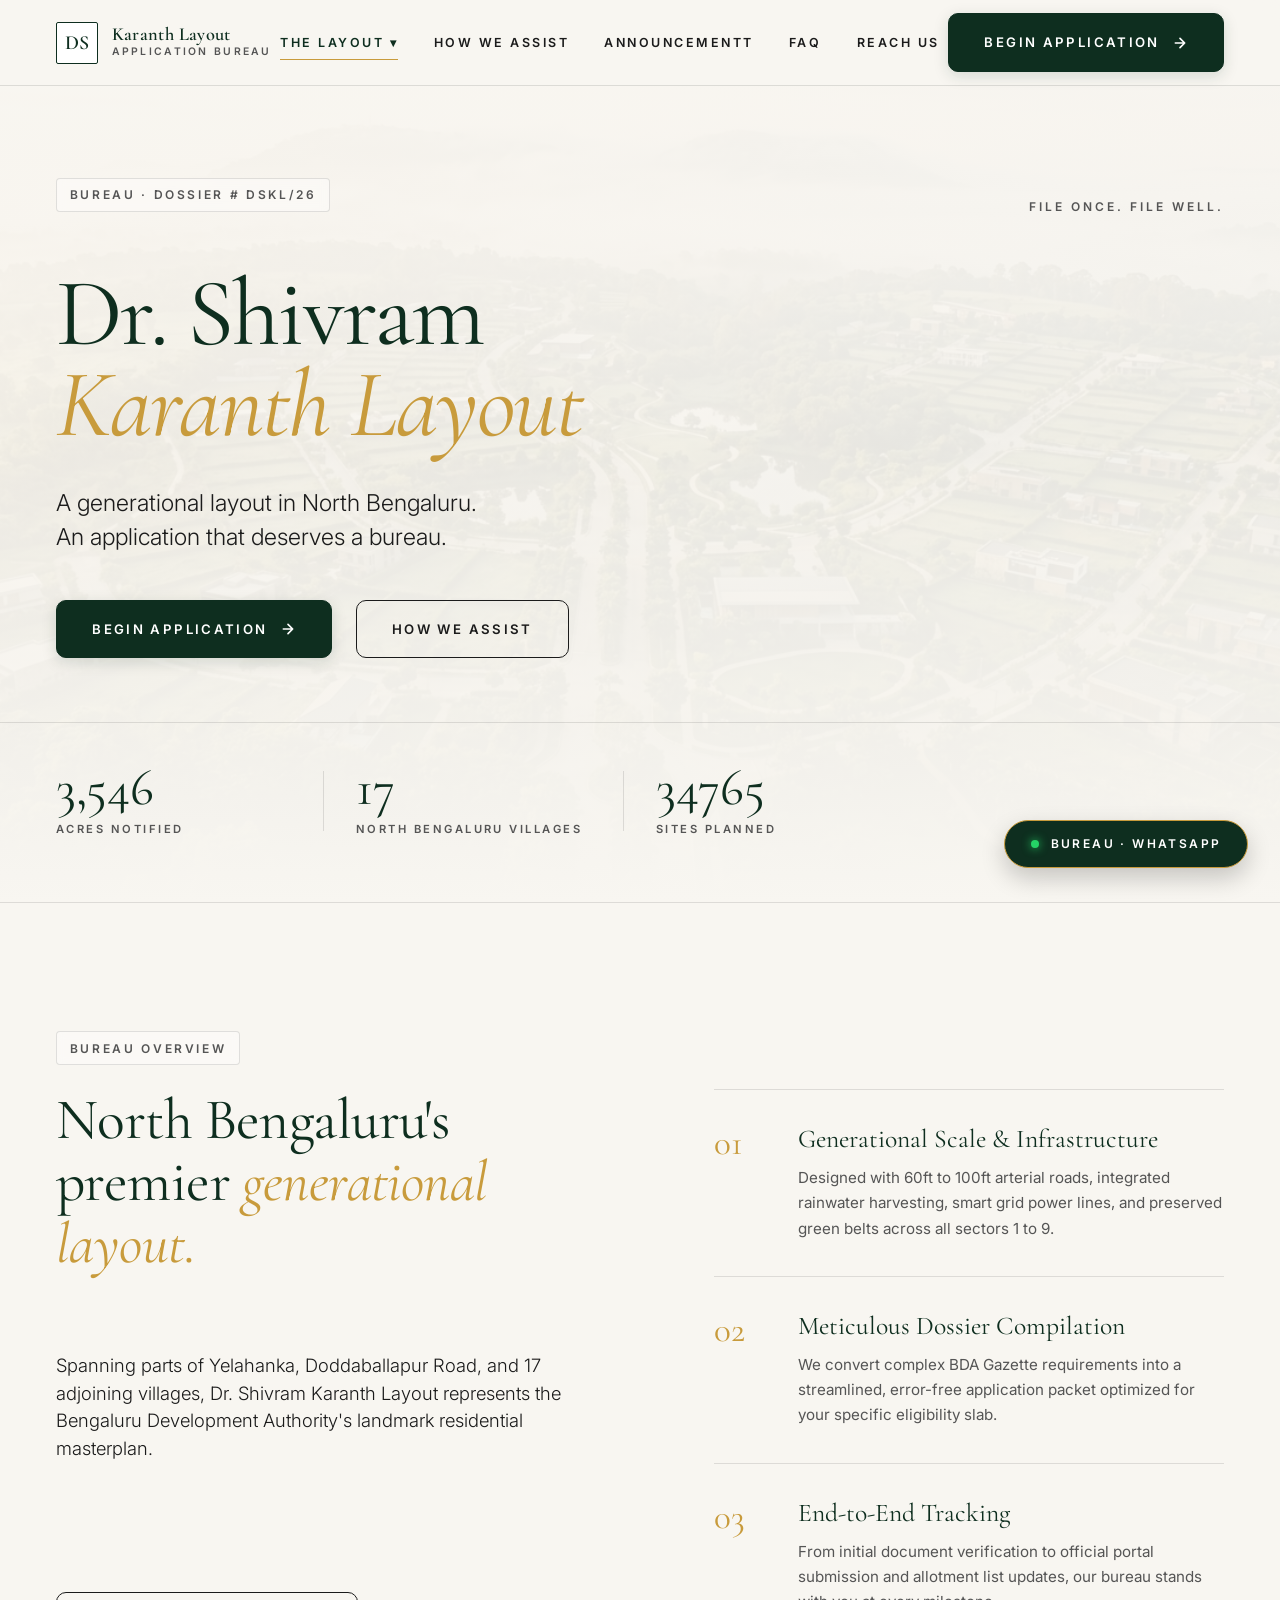
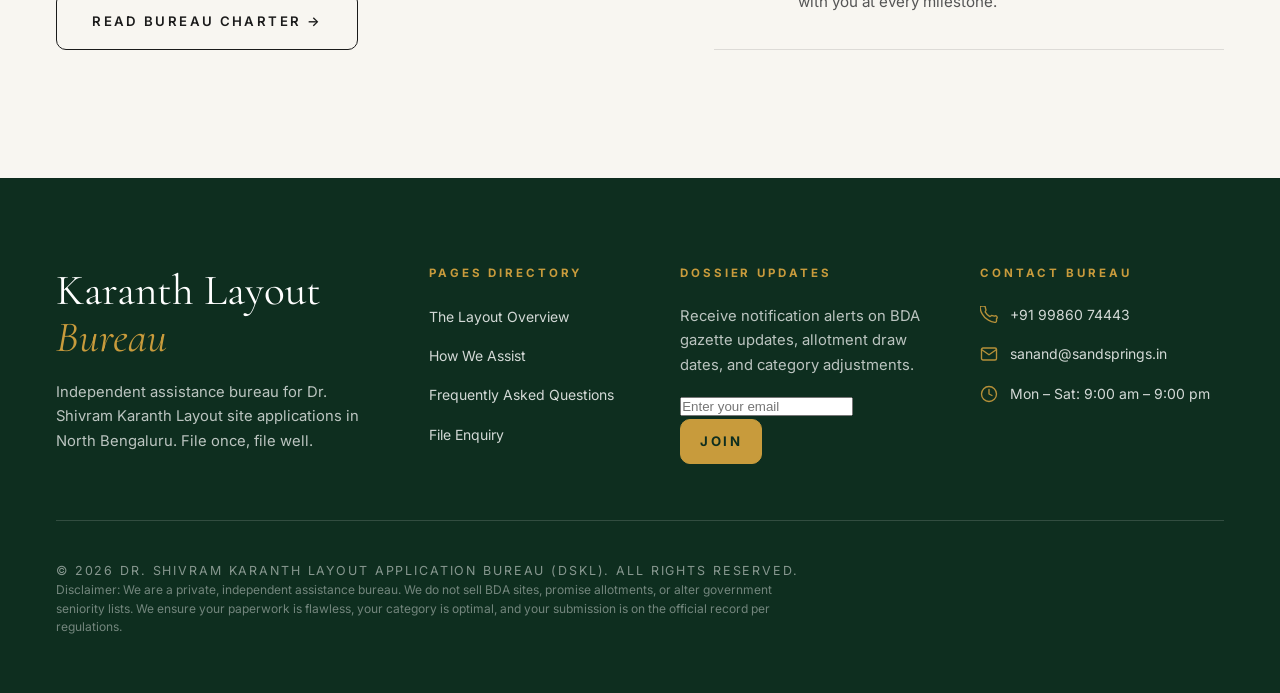
==== commit 3d630747: "Final update 2" ====
--- a/index.html
+++ b/index.html
@@ -67,20 +67,19 @@
     <div class="mobile-sectors-accordion">
       <div class="mobile-sectors-title">Select Sector (1 – 9)</div>
       <div class="mobile-sectors-grid">
-        <a href="portfolio.html?sector=1" class="mobile-sector-btn">Sec 1</a>
-        <a href="portfolio.html?sector=2" class="mobile-sector-btn">Sec 2</a>
-        <a href="portfolio.html?sector=3" class="mobile-sector-btn">Sec 3</a>
-        <a href="portfolio.html?sector=4" class="mobile-sector-btn">Sec 4</a>
-        <a href="portfolio.html?sector=5" class="mobile-sector-btn">Sec 5</a>
-        <a href="portfolio.html?sector=6" class="mobile-sector-btn">Sec 6</a>
-        <a href="portfolio.html?sector=7" class="mobile-sector-btn">Sec 7</a>
-        <a href="portfolio.html?sector=8" class="mobile-sector-btn">Sec 8</a>
-        <a href="portfolio.html?sector=9" class="mobile-sector-btn">Sec 9</a>
-      </div>
-    </div>
-    <a href="about.html" class="nav-link">How We Assist</a>
-    <a href="procedure.html" class="nav-link">Procedure</a>
-    <!-- <a href="portfolio.html" class="nav-link">Portfolio</a> -->
+        <a href="sector1.html" class="mobile-sector-btn">Sec 1</a>
+        <a href="sector2.html" class="mobile-sector-btn">Sec 2</a>
+        <a href="sector3.html" class="mobile-sector-btn">Sec 3</a>
+        <a href="sector4.html" class="mobile-sector-btn">Sec 4</a>
+        <a href="sector5.html" class="mobile-sector-btn">Sec 5</a>
+        <a href="sector6.html" class="mobile-sector-btn">Sec 6</a>
+        <a href="sector7.html" class="mobile-sector-btn">Sec 7</a>
+        <a href="sector8.html" class="mobile-sector-btn">Sec 8</a>
+        <a href="sector9.html" class="mobile-sector-btn">Sec 9</a>
+      </div>
+    </div>
+    <a href="procedure.html" class="nav-link">How We Assist</a>
+    <a href="about.html" class="nav-link">Announcements</a>
     <a href="faq.html" class="nav-link">FAQ</a>
     <a href="contact.html" class="nav-link">Enquiries</a>
   </div>
@@ -93,7 +92,7 @@
     <div class="container hero-content">
       <div class="hero-header-meta">
         <div class="badge-tag">
-          Bureau · Dossier # DSKL/25
+          Bureau · Dossier # DSKL/26
         </div>
         <div class="meta-code">
           FILE ONCE. FILE WELL.
@@ -136,10 +135,6 @@
           <div class="stat-number">34765</div>
           <div class="stat-label">Sites Planned</div>
         </div>
-        <!-- <div class="stat-item">
-          <div class="stat-number">1,240</div>
-          <div class="stat-label">Applicants We've Assisted</div>
-        </div> -->
       </div>
     </div>
   </section>
@@ -148,7 +143,7 @@
   <section class="section-editorial">
     <div class="container">
       <div class="badge-tag">
-        Overview · Bureau Overview
+       Bureau Overview
       </div>
 
       <div class="editorial-grid">
@@ -207,7 +202,6 @@
           <ul class="footer-links">
             <li><a href="index.html">The Layout Overview</a></li>
             <li><a href="procedure.html">How We Assist</a></li>
-            <li><a href="sector1.html">Sectors 1 – 9 </li>
             <li><a href="faq.html">Frequently Asked Questions</a></li>
             <li><a href="contact.html">File Enquiry</a></li>
           </ul>
@@ -248,11 +242,11 @@
         <div class="footer-copyright">
           © 2026 Dr. Shivram Karanth Layout Application Bureau (DSKL). All rights reserved.
         </div>
-        <div style="display: flex; gap: 1.5rem;" class="footer-links">
+        <!-- <div style="display: flex; gap: 1.5rem;" class="footer-links">
           <a href="#">Privacy Policy</a>
           <a href="#">Terms of Assistance</a>
           <a href="#">BDA Gazette Citation</a>
-        </div>
+        </div> -->
       </div>
 
       <div class="footer-disclaimer">
--- a/styles.css
+++ b/styles.css
@@ -380,6 +380,35 @@
   }
 }
 
+/* Mobile: shrink header CTA button & reposition */
+@media (max-width: 991px) {
+  .nav-container {
+    height: 70px;
+  }
+
+  /* Hide the header CTA button on very small phones, rely on hero button */
+  .site-header .btn-primary {
+    font-size: 0.68rem;
+    padding: 0.55rem 0.9rem;
+    letter-spacing: 0.1em;
+    border-radius: 7px;
+    gap: 0.35rem;
+  }
+
+  .site-header .btn-primary svg {
+    width: 12px;
+    height: 12px;
+  }
+}
+
+@media (max-width: 480px) {
+  .site-header .btn-primary {
+    font-size: 0.65rem;
+    padding: 0.5rem 0.75rem;
+    letter-spacing: 0.08em;
+  }
+}
+
 .mobile-toggle span {
   width: 100%;
   height: 2px;
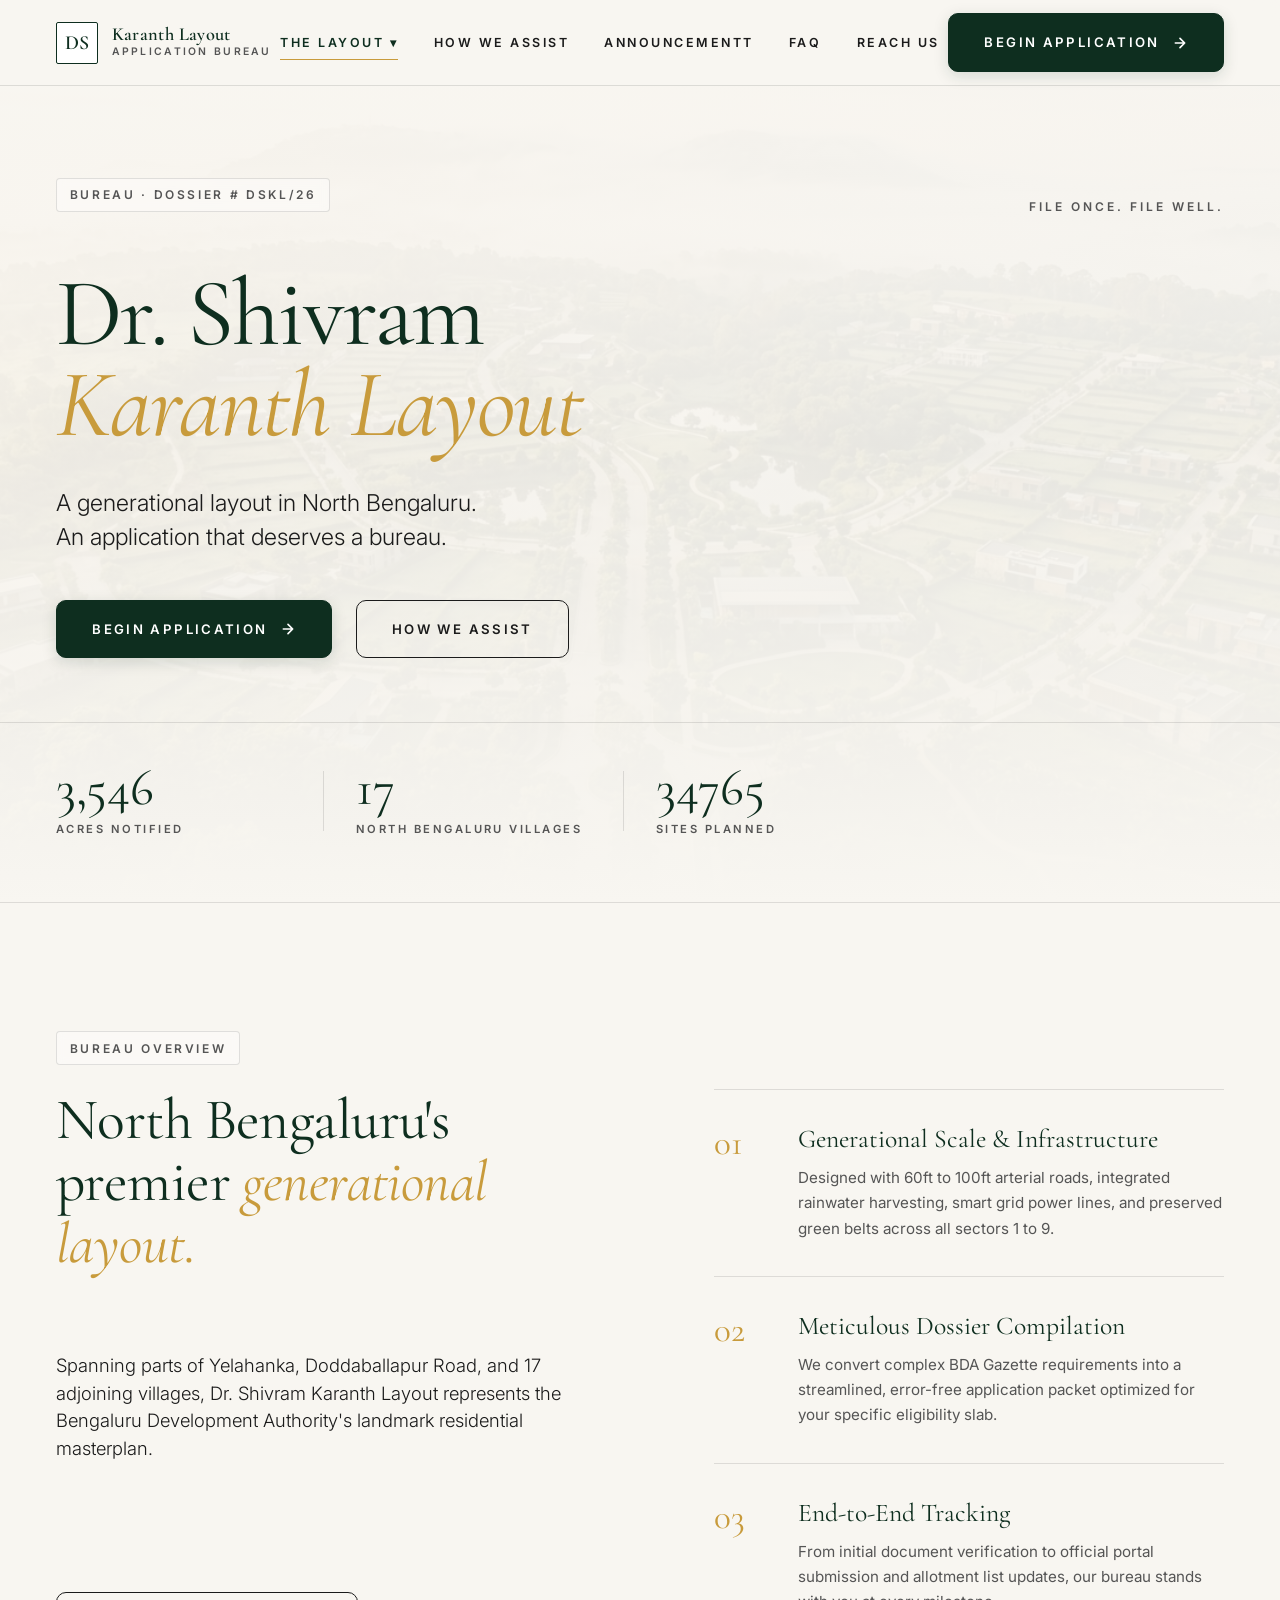
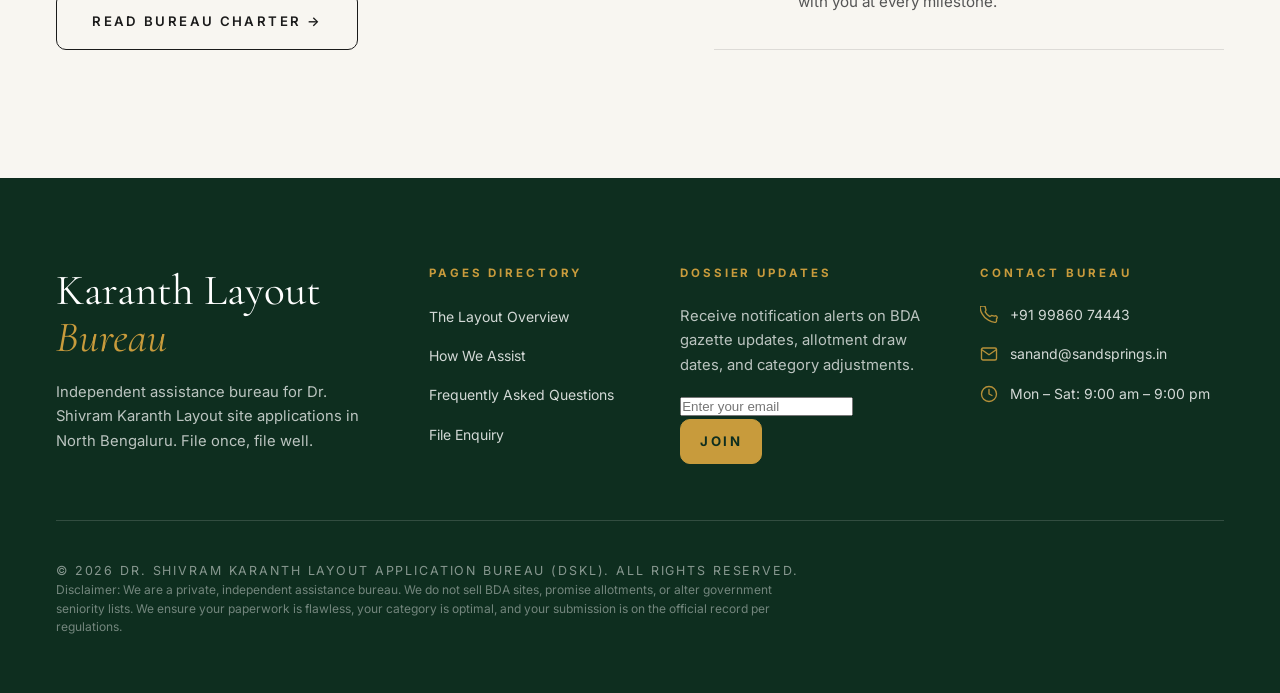
==== commit 84c46fb4: "removed floating button" ====
--- a/index.html
+++ b/index.html
@@ -242,11 +242,7 @@
         <div class="footer-copyright">
           © 2026 Dr. Shivram Karanth Layout Application Bureau (DSKL). All rights reserved.
         </div>
-        <!-- <div style="display: flex; gap: 1.5rem;" class="footer-links">
-          <a href="#">Privacy Policy</a>
-          <a href="#">Terms of Assistance</a>
-          <a href="#">BDA Gazette Citation</a>
-        </div> -->
+        
       </div>
 
       <div class="footer-disclaimer">
@@ -254,12 +250,6 @@
       </div>
     </div>
   </footer>
-
-  <!-- Floating WhatsApp Badge -->
-  <a href="contact.html" class="floating-bureau-pill">
-    <span class="pill-dot"></span>
-    Bureau · WhatsApp
-  </a>
 
   <script src="script.js"></script>
 </body>
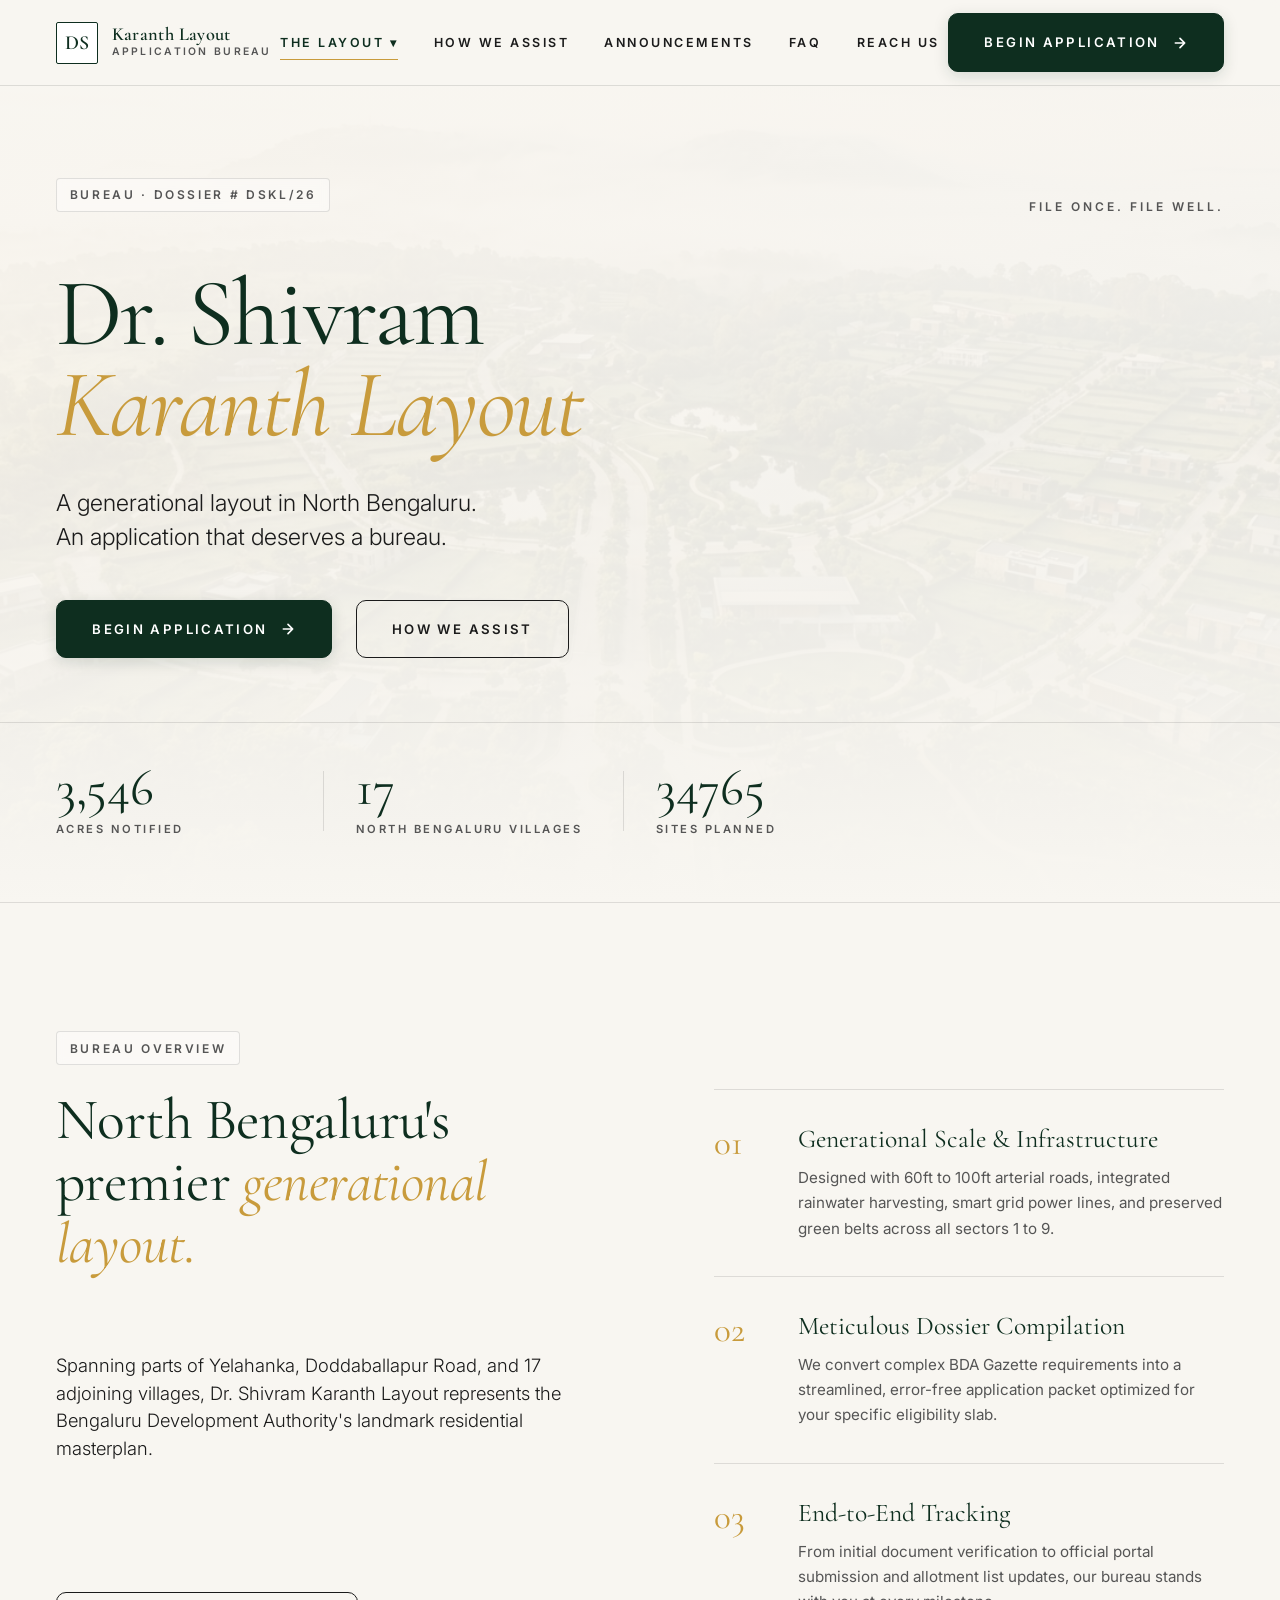
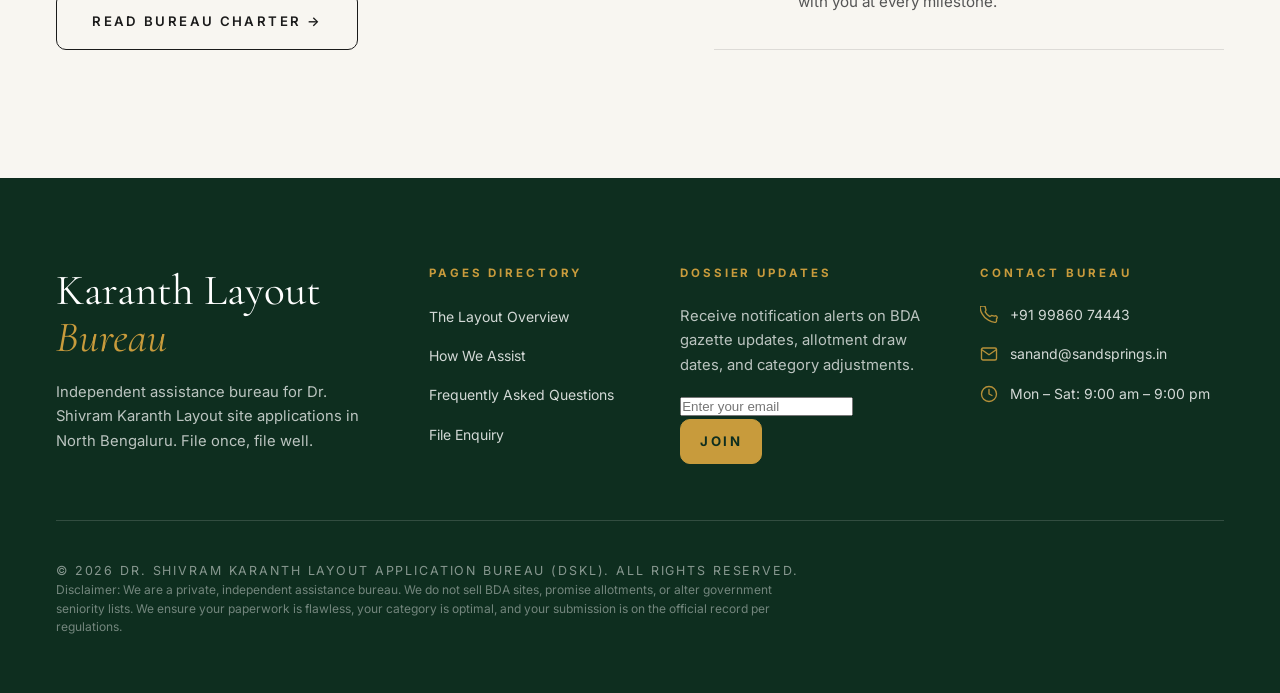
==== commit 2007573b: "SEO" ====
--- a/index.html
+++ b/index.html
@@ -1,10 +1,41 @@
-<!DOCTYPE html>
-<html lang="en">
+﻿<!DOCTYPE html>
+<html lang="en-IN">
 <head>
   <meta charset="UTF-8">
   <meta name="viewport" content="width=device-width, initial-scale=1.0">
-  <title>Dr. Shivram Karanth Layout — Application Bureau (DSKL)</title>
-  <meta name="description" content="A private assistance bureau for Dr. Shivram Karanth Layout BDA site applications in North Bengaluru. Independent, verifiable, unaffiliated dossier compilation.">
+  <title>Dr. Shivram Karanth Layout — BDA Site Application Bureau | North Bengaluru</title>
+  <meta name="description" content="Expert assistance for BDA Dr. Shivram Karanth Layout (DSKL) site applications in North Bengaluru. Eligibility review, dossier compilation, portal submission across all 9 sectors. 3,546 acres, 34,765+ plots.">
+  <link rel="canonical" href="https://drshivramkaranthlayout.com/">
+  <link rel="preconnect" href="https://fonts.googleapis.com">
+  <link rel="preconnect" href="https://fonts.gstatic.com" crossorigin>
+  <link rel="dns-prefetch" href="https://fonts.googleapis.com">
+  <link rel="dns-prefetch" href="https://mgiaanbgqtpfiesdudsz.supabase.co">
+  <link rel="manifest" href="manifest.json">
+  <meta name="theme-color" content="#0E2E1F">
+  <meta name="robots" content="index, follow, max-snippet:-1, max-image-preview:large, max-video-preview:-1">
+  <meta name="author" content="Dr. Shivram Karanth Layout Application Bureau">
+  <meta name="geo.region" content="IN-KA">
+  <meta name="geo.placename" content="Bengaluru, Karnataka">
+  <meta name="language" content="English">
+  <!-- Open Graph -->
+  <meta property="og:type" content="website">
+  <meta property="og:site_name" content="Dr. Shivram Karanth Layout Application Bureau">
+  <meta property="og:title" content="Dr. Shivram Karanth Layout — BDA Site Application Bureau | North Bengaluru">
+  <meta property="og:description" content="Expert assistance for BDA Dr. Shivram Karanth Layout (DSKL) site applications in North Bengaluru. Eligibility review, dossier compilation, portal submission across all 9 sectors. 3,546 acres, 34,765+ plots.">
+  <meta property="og:url" content="https://drshivramkaranthlayout.com/">
+  <meta property="og:image" content="https://drshivramkaranthlayout.com/assets/images/hero_background.jpg">
+  <meta property="og:image:width" content="1200">
+  <meta property="og:image:height" content="630">
+  <meta property="og:locale" content="en_IN">
+  <!-- Twitter Card -->
+  <meta name="twitter:card" content="summary_large_image">
+  <meta name="twitter:title" content="Dr. Shivram Karanth Layout — BDA Site Application Bureau | North Bengaluru">
+  <meta name="twitter:description" content="Expert assistance for BDA Dr. Shivram Karanth Layout (DSKL) site applications in North Bengaluru. Eligibility review, dossier compilation, portal submission across all 9 sectors. 3,546 acres, 34,765+ plots.">
+  <meta name="twitter:image" content="https://drshivramkaranthlayout.com/assets/images/hero_background.jpg">
+  <!-- Favicon -->
+  <link rel="icon" href="data:image/svg+xml,<svg xmlns=%22http://www.w3.org/2000/svg%22 viewBox=%220 0 100 100%22><text y=%22.9em%22 font-size=%2290%22>🏛️</text></svg>">
+  <link rel="apple-touch-icon" href="assets/images/icon-192.png">
+  <link rel="preload" href="assets/images/hero_background.jpg" as="image" fetchpriority="high">
   <link rel="stylesheet" href="styles.css">
   <link rel="icon" href="data:image/svg+xml,<svg xmlns=%22http://www.w3.org/2000/svg%22 viewBox=%220 0 100 100%22><text y=%22.9em%22 font-size=%2290%22>🏛️</text></svg>">
 </head>
@@ -41,7 +72,7 @@
           </ul>
         </li>
         <li><a href="procedure.html" class="nav-link">How we Assist</a></li>
-        <li><a href="about.html" class="nav-link">Announcementt</a></li>
+        <li><a href="about.html" class="nav-link">Announcements</a></li>
         <li><a href="faq.html" class="nav-link">FAQ</a></li>
         <li><a href="contact.html" class="nav-link">Reach us</a></li>
       </ul>
@@ -250,7 +281,85 @@
       </div>
     </div>
   </footer>
+  <!-- Structured Data: Organization + WebSite + LocalBusiness -->
+  <script type="application/ld+json">
+  {
+    "@context": "https://schema.org",
+    "@graph": [
+      {
+        "@type": "Organization",
+        "@id": "https://drshivramkaranthlayout.com/#organization",
+        "name": "Dr. Shivram Karanth Layout Application Bureau",
+        "alternateName": "DSKL Bureau",
+        "url": "https://drshivramkaranthlayout.com",
+        "logo": {
+          "@type": "ImageObject",
+          "url": "https://drshivramkaranthlayout.com/assets/images/hero_background.jpg"
+        },
+        "description": "Private independent assistance bureau for BDA Dr. Shivram Karanth Layout site applications in North Bengaluru.",
+        "areaServed": {
+          "@type": "City",
+          "name": "Bengaluru"
+        },
+        "serviceType": "BDA Site Application Assistance",
+        "contactPoint": {
+          "@type": "ContactPoint",
+          "contactType": "Customer Service",
+          "availableLanguage": ["English", "Kannada"]
+        }
+      },
+      {
+        "@type": "WebSite",
+        "@id": "https://drshivramkaranthlayout.com/#website",
+        "url": "https://drshivramkaranthlayout.com",
+        "name": "Dr. Shivram Karanth Layout Application Bureau",
+        "description": "Expert BDA site application assistance for Dr. Shivram Karanth Layout across all 9 sectors in North Bengaluru.",
+        "publisher": { "@id": "https://drshivramkaranthlayout.com/#organization" },
+        "potentialAction": {
+          "@type": "SearchAction",
+          "target": {
+            "@type": "EntryPoint",
+            "urlTemplate": "https://drshivramkaranthlayout.com/contact.html?q={search_term_string}"
+          },
+          "query-input": "required name=search_term_string"
+        }
+      },
+      {
+        "@type": "WebPage",
+        "@id": "https://drshivramkaranthlayout.com/#webpage",
+        "url": "https://drshivramkaranthlayout.com/",
+        "name": "Dr. Shivram Karanth Layout — BDA Site Application Bureau",
+        "isPartOf": { "@id": "https://drshivramkaranthlayout.com/#website" },
+        "about": { "@id": "https://drshivramkaranthlayout.com/#organization" },
+        "description": "Expert assistance for BDA Dr. Shivram Karanth Layout site applications across 9 sectors in North Bengaluru.",
+        "breadcrumb": {
+          "@type": "BreadcrumbList",
+          "itemListElement": [{ "@type": "ListItem", "position": 1, "name": "Home", "item": "https://drshivramkaranthlayout.com/" }]
+        }
+      },
+      {
+        "@type": "RealEstateAgent",
+        "@id": "https://drshivramkaranthlayout.com/#localbusiness",
+        "name": "Dr. Shivram Karanth Layout Application Bureau",
+        "description": "BDA site application assistance bureau for Dr. Shivram Karanth Layout. Eligibility review, dossier preparation, portal submission.",
+        "url": "https://drshivramkaranthlayout.com",
+        "address": {
+          "@type": "PostalAddress",
+          "addressLocality": "Yelahanka",
+          "addressRegion": "Karnataka",
+          "addressCountry": "IN",
+          "postalCode": "560064"
+        },
+        "areaServed": "North Bengaluru",
+        "openingHours": "Mo-Sa 10:00-18:00"
+      }
+    ]
+  }
+  </script>
+
 
   <script src="script.js"></script>
 </body>
 </html>
+
+
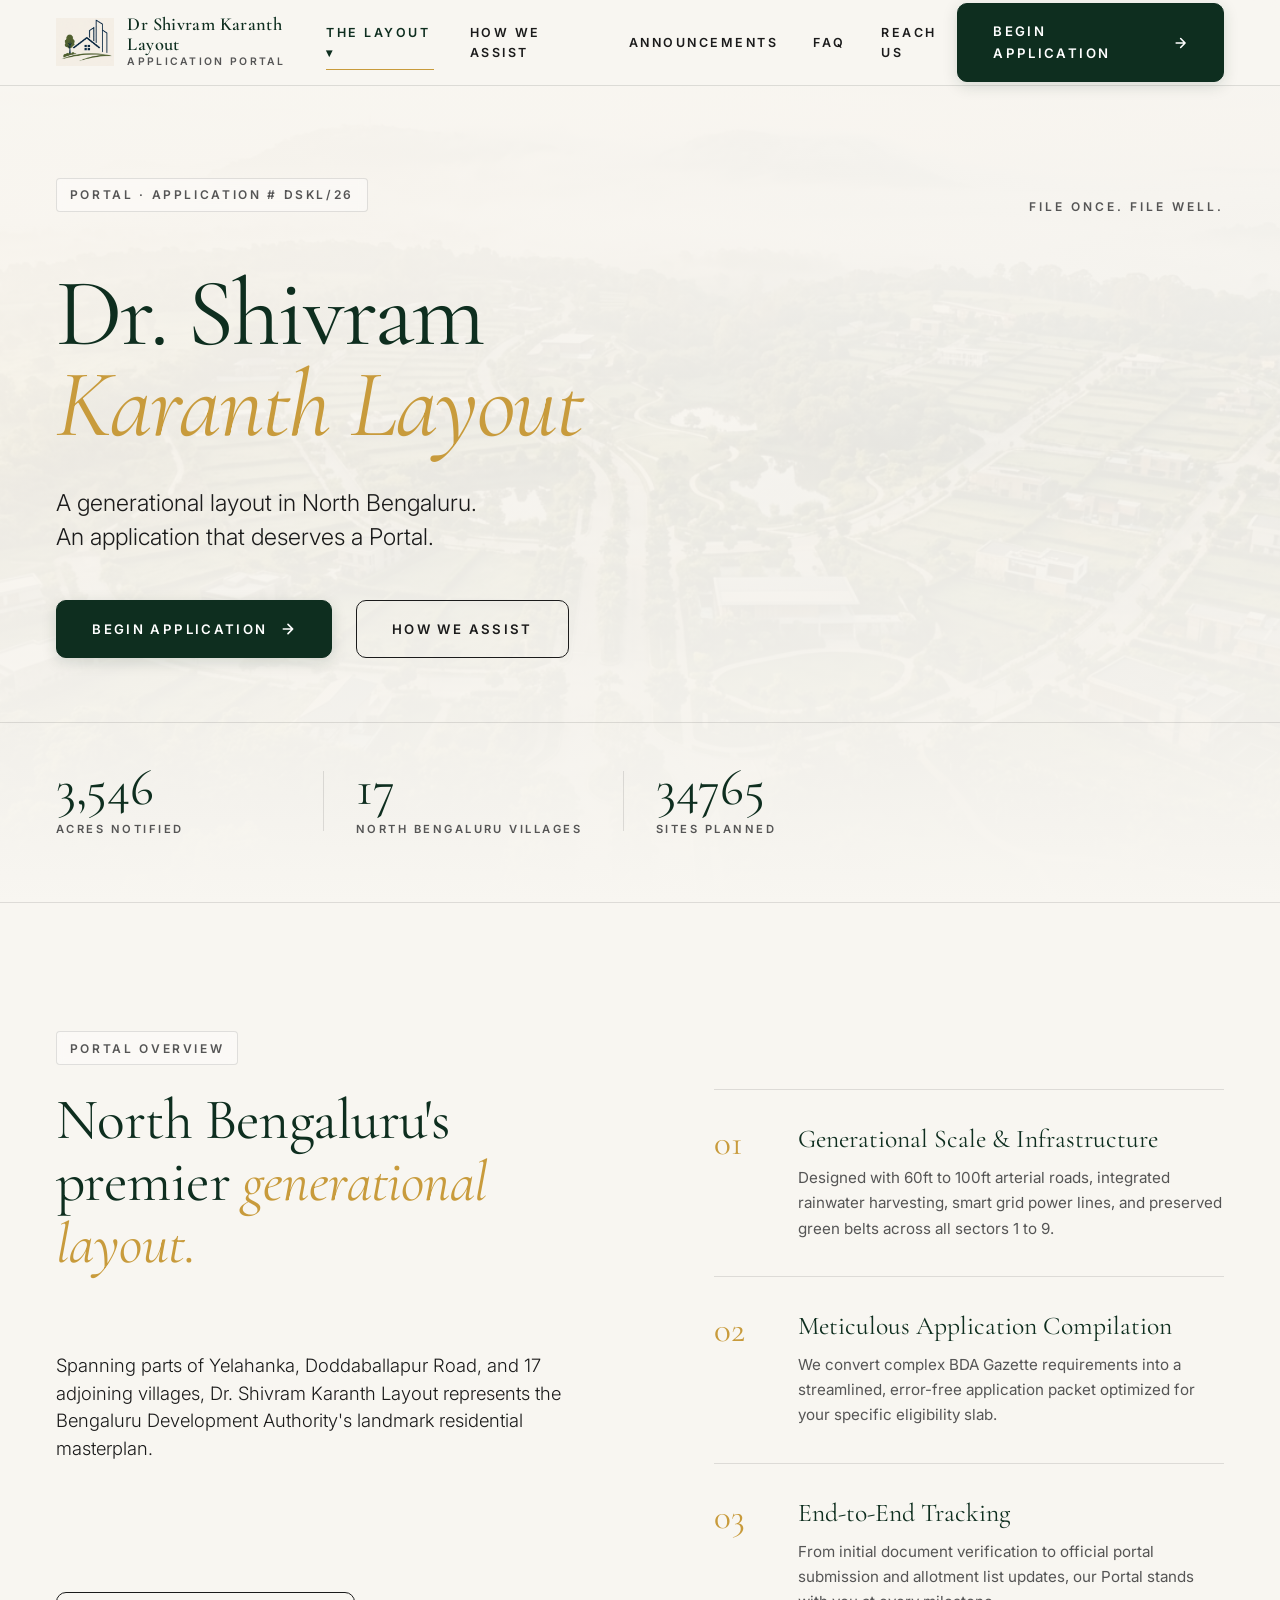
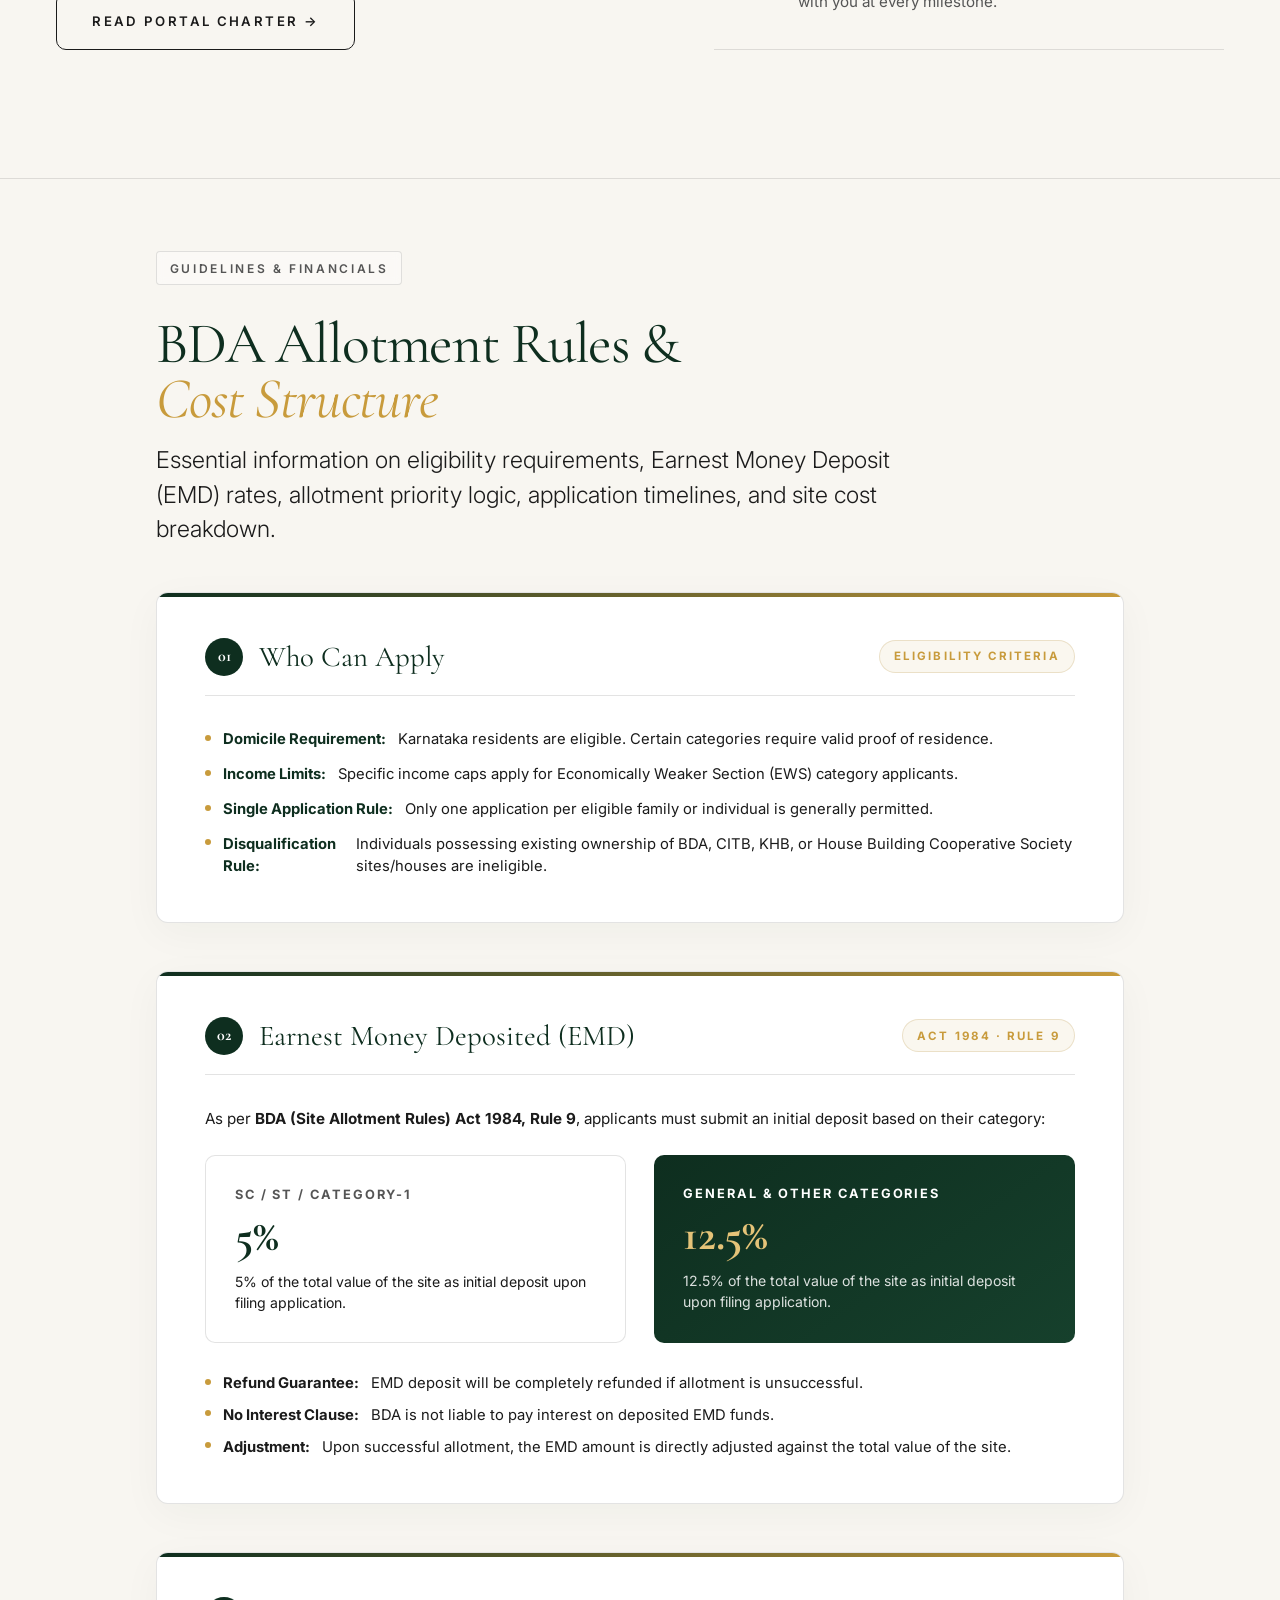
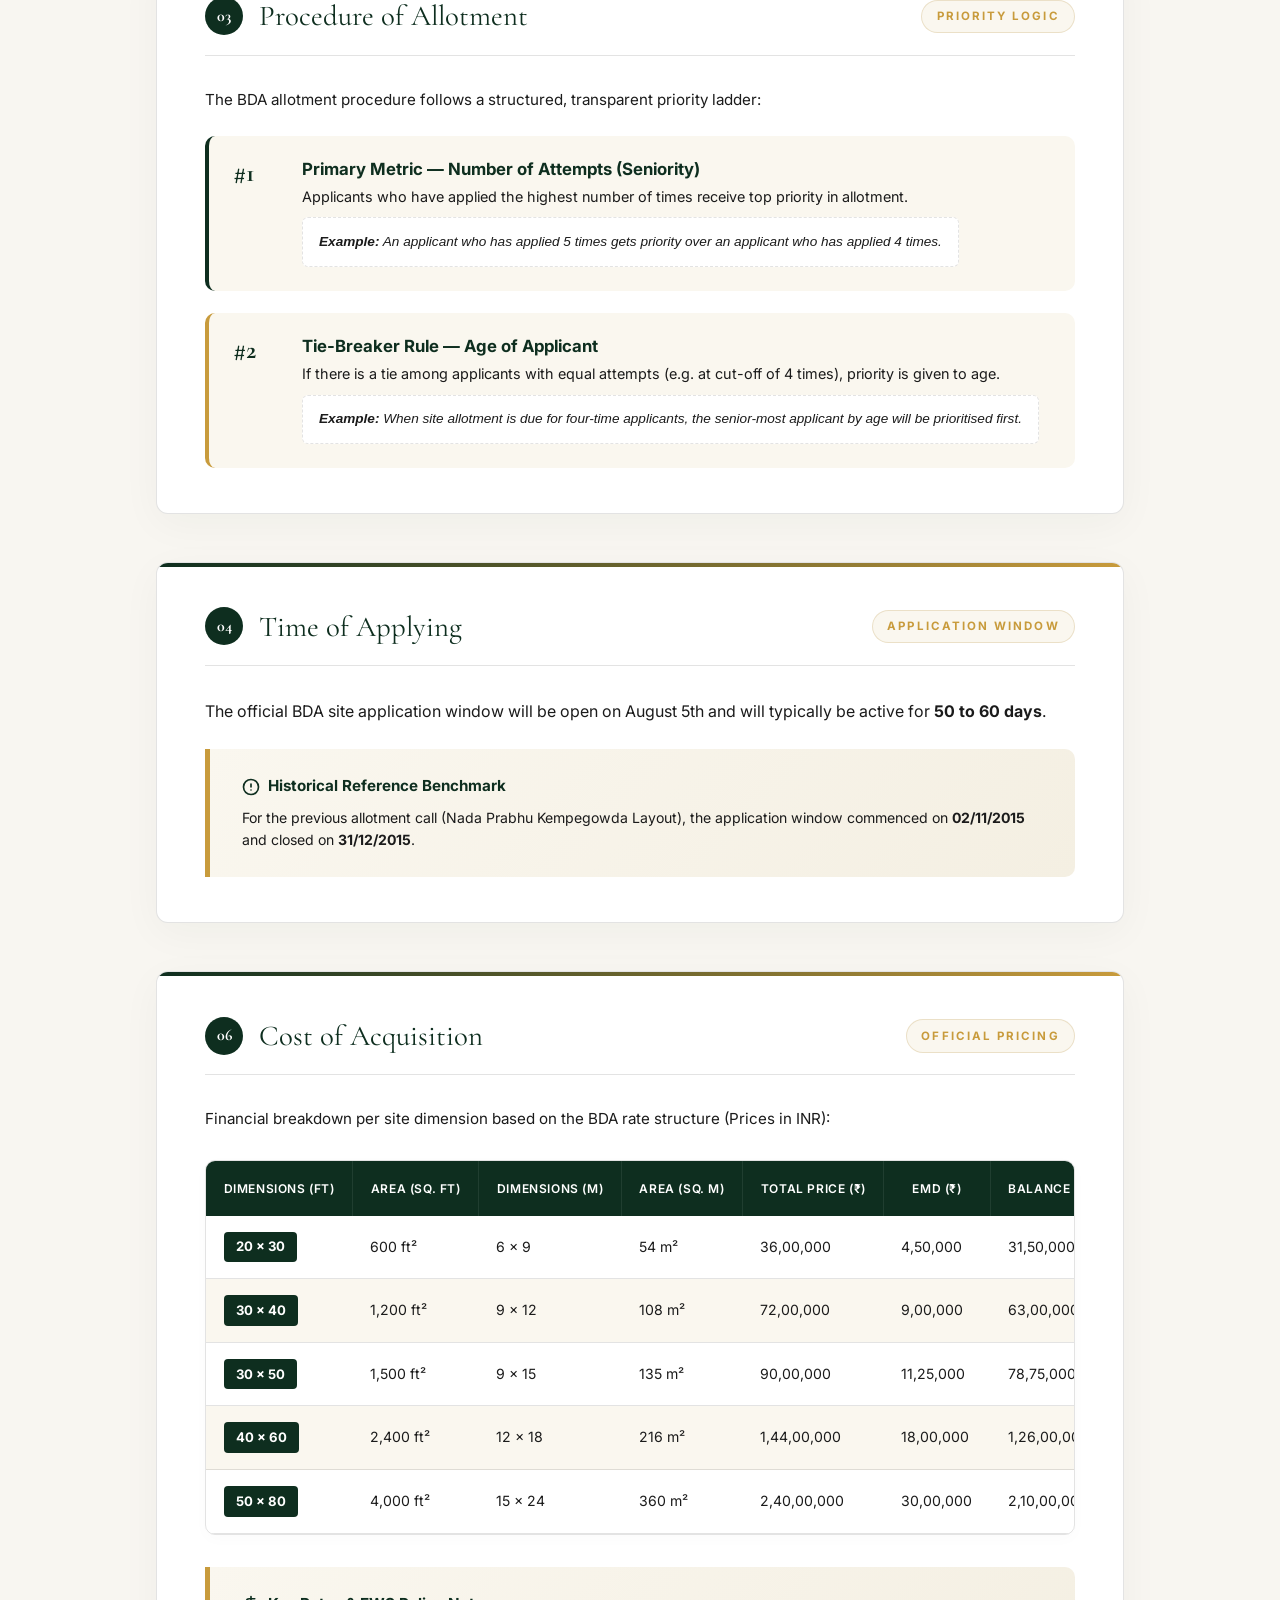
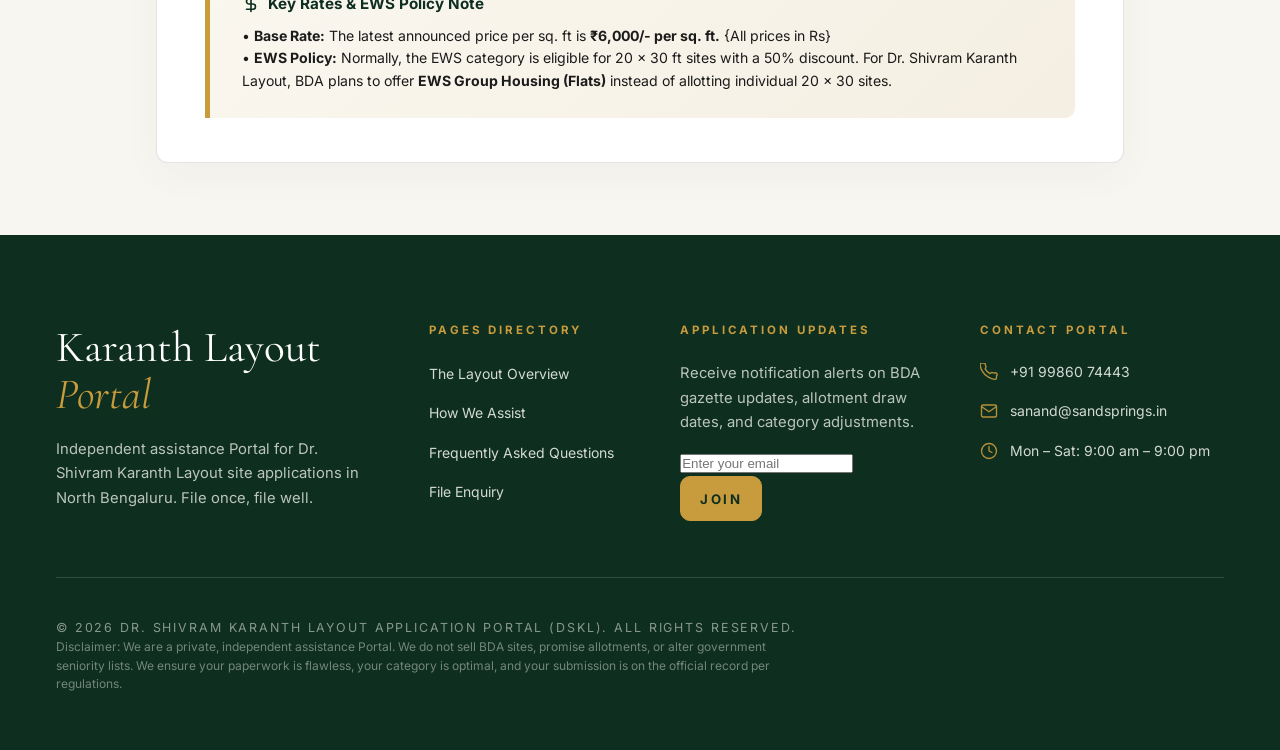
==== commit addf7ba7: "LOgo added" ====
--- a/index.html
+++ b/index.html
@@ -3,8 +3,8 @@
 <head>
   <meta charset="UTF-8">
   <meta name="viewport" content="width=device-width, initial-scale=1.0">
-  <title>Dr. Shivram Karanth Layout — BDA Site Application Bureau | North Bengaluru</title>
-  <meta name="description" content="Expert assistance for BDA Dr. Shivram Karanth Layout (DSKL) site applications in North Bengaluru. Eligibility review, dossier compilation, portal submission across all 9 sectors. 3,546 acres, 34,765+ plots.">
+  <title>Dr. Shivram Karanth Layout — BDA Site Application Portal | North Bengaluru</title>
+  <meta name="description" content="Expert assistance for BDA Dr. Shivram Karanth Layout (DSKL) site applications in North Bengaluru. Eligibility review, Application compilation, portal submission across all 9 sectors. 3,546 acres, 34,765+ plots.">
   <link rel="canonical" href="https://drshivramkaranthlayout.com/">
   <link rel="preconnect" href="https://fonts.googleapis.com">
   <link rel="preconnect" href="https://fonts.gstatic.com" crossorigin>
@@ -13,15 +13,15 @@
   <link rel="manifest" href="manifest.json">
   <meta name="theme-color" content="#0E2E1F">
   <meta name="robots" content="index, follow, max-snippet:-1, max-image-preview:large, max-video-preview:-1">
-  <meta name="author" content="Dr. Shivram Karanth Layout Application Bureau">
+  <meta name="author" content="Dr. Shivram Karanth Layout Application Portal">
   <meta name="geo.region" content="IN-KA">
   <meta name="geo.placename" content="Bengaluru, Karnataka">
   <meta name="language" content="English">
   <!-- Open Graph -->
   <meta property="og:type" content="website">
-  <meta property="og:site_name" content="Dr. Shivram Karanth Layout Application Bureau">
-  <meta property="og:title" content="Dr. Shivram Karanth Layout — BDA Site Application Bureau | North Bengaluru">
-  <meta property="og:description" content="Expert assistance for BDA Dr. Shivram Karanth Layout (DSKL) site applications in North Bengaluru. Eligibility review, dossier compilation, portal submission across all 9 sectors. 3,546 acres, 34,765+ plots.">
+  <meta property="og:site_name" content="Dr. Shivram Karanth Layout Application Portal">
+  <meta property="og:title" content="Dr. Shivram Karanth Layout — BDA Site Application Portal | North Bengaluru">
+  <meta property="og:description" content="Expert assistance for BDA Dr. Shivram Karanth Layout (DSKL) site applications in North Bengaluru. Eligibility review, Application compilation, portal submission across all 9 sectors. 3,546 acres, 34,765+ plots.">
   <meta property="og:url" content="https://drshivramkaranthlayout.com/">
   <meta property="og:image" content="https://drshivramkaranthlayout.com/assets/images/hero_background.jpg">
   <meta property="og:image:width" content="1200">
@@ -29,15 +29,14 @@
   <meta property="og:locale" content="en_IN">
   <!-- Twitter Card -->
   <meta name="twitter:card" content="summary_large_image">
-  <meta name="twitter:title" content="Dr. Shivram Karanth Layout — BDA Site Application Bureau | North Bengaluru">
-  <meta name="twitter:description" content="Expert assistance for BDA Dr. Shivram Karanth Layout (DSKL) site applications in North Bengaluru. Eligibility review, dossier compilation, portal submission across all 9 sectors. 3,546 acres, 34,765+ plots.">
+  <meta name="twitter:title" content="Dr. Shivram Karanth Layout — BDA Site Application Portal | North Bengaluru">
+  <meta name="twitter:description" content="Expert assistance for BDA Dr. Shivram Karanth Layout (DSKL) site applications in North Bengaluru. Eligibility review, Application compilation, portal submission across all 9 sectors. 3,546 acres, 34,765+ plots.">
   <meta name="twitter:image" content="https://drshivramkaranthlayout.com/assets/images/hero_background.jpg">
   <!-- Favicon -->
-  <link rel="icon" href="data:image/svg+xml,<svg xmlns=%22http://www.w3.org/2000/svg%22 viewBox=%220 0 100 100%22><text y=%22.9em%22 font-size=%2290%22>🏛️</text></svg>">
-  <link rel="apple-touch-icon" href="assets/images/icon-192.png">
+  <link rel="icon" type="image/png" href="assets/images/favicon_icon.png">
+  <link rel="apple-touch-icon" href="assets/images/favicon_icon.png">
   <link rel="preload" href="assets/images/hero_background.jpg" as="image" fetchpriority="high">
   <link rel="stylesheet" href="styles.css">
-  <link rel="icon" href="data:image/svg+xml,<svg xmlns=%22http://www.w3.org/2000/svg%22 viewBox=%220 0 100 100%22><text y=%22.9em%22 font-size=%2290%22>🏛️</text></svg>">
 </head>
 <body>
 
@@ -45,10 +44,10 @@
   <header class="site-header">
     <div class="container nav-container">
       <a href="index.html" class="brand-logo">
-        <div class="brand-logo-icon">DS</div>
+        <img src="assets/images/navbar_logo.png" alt="Dr. Shivram Karanth Layout Logo" class="brand-logo-img">
         <div class="brand-text">
-          <span class="brand-title">Karanth Layout</span>
-          <span class="brand-subtitle">APPLICATION BUREAU</span>
+          <span class="brand-title">Dr Shivram Karanth Layout</span>
+          <span class="brand-subtitle">APPLICATION Portal</span>
         </div>
       </a>
 
@@ -123,7 +122,7 @@
     <div class="container hero-content">
       <div class="hero-header-meta">
         <div class="badge-tag">
-          Bureau · Dossier # DSKL/26
+          Portal · Application # DSKL/26
         </div>
         <div class="meta-code">
           FILE ONCE. FILE WELL.
@@ -137,7 +136,7 @@
 
       <p class="hero-description">
         A generational layout in North Bengaluru.<br>
-        An application that deserves a bureau.
+        An application that deserves a Portal.
       </p>
 
       <div class="hero-actions">
@@ -174,7 +173,7 @@
   <section class="section-editorial">
     <div class="container">
       <div class="badge-tag">
-       Bureau Overview
+       Portal Overview
       </div>
 
       <div class="editorial-grid">
@@ -186,7 +185,7 @@
             Spanning parts of Yelahanka, Doddaballapur Road, and 17 adjoining villages, Dr. Shivram Karanth Layout represents the Bengaluru Development Authority's landmark residential masterplan.
           </p>
           <div style="margin-top: 2rem;">
-            <a href="procedure.html" class="btn btn-outline">Read Bureau Charter &rarr;</a>
+            <a href="procedure.html" class="btn btn-outline">Read Portal Charter &rarr;</a>
           </div>
         </div>
 
@@ -201,7 +200,7 @@
           <div class="manifesto-card">
             <div class="manifesto-num">02</div>
             <div>
-              <h3 class="manifesto-card-title">Meticulous Dossier Compilation</h3>
+              <h3 class="manifesto-card-title">Meticulous Application Compilation</h3>
               <p class="manifesto-card-desc">We convert complex BDA Gazette requirements into a streamlined, error-free application packet optimized for your specific eligibility slab.</p>
             </div>
           </div>
@@ -209,11 +208,246 @@
             <div class="manifesto-num">03</div>
             <div>
               <h3 class="manifesto-card-title">End-to-End Tracking</h3>
-              <p class="manifesto-card-desc">From initial document verification to official portal submission and allotment list updates, our bureau stands with you at every milestone.</p>
+              <p class="manifesto-card-desc">From initial document verification to official portal submission and allotment list updates, our Portal stands with you at every milestone.</p>
             </div>
           </div>
         </div>
       </div>
+    </div>
+  </section>
+
+  <!-- BDA Allotment Guidelines & Financials Section (Sections 02 to 06) -->
+  <section class="section-procedure" style="background-color: var(--bg-cream); padding: 4.5rem 0; border-top: 1px solid var(--border-color);">
+    <div class="container" style="max-width: 1080px;">
+      
+      <div style="margin-bottom: 2.5rem;">
+        <div class="badge-tag">Guidelines & Financials</div>
+        <h2 class="hero-title" style="font-size: clamp(2.2rem, 4.5vw, 3.6rem); margin-top: 0.5rem; margin-bottom: 1rem;">
+          BDA Allotment Rules &<br><span class="line-2">Cost Structure</span>
+        </h2>
+        <p class="hero-description" style="max-width: 780px;">
+          Essential information on eligibility requirements, Earnest Money Deposit (EMD) rates, allotment priority logic, application timelines, and site cost breakdown.
+        </p>
+      </div>
+
+      <!-- 02. Who Can Apply -->
+      <div class="proc-card">
+        <div class="proc-card-header">
+          <div class="proc-card-title-group">
+            <div class="proc-num-badge">01</div>
+            <h2 class="proc-card-title">Who Can Apply</h2>
+          </div>
+          <span class="proc-card-tag">Eligibility Criteria</span>
+        </div>
+
+        <ul class="sector-bullet-list" style="gap: 0.8rem;">
+          <li><strong style="color: var(--primary-green);">Domicile Requirement:</strong> Karnataka residents are eligible. Certain categories require valid proof of residence.</li>
+          <li><strong style="color: var(--primary-green);">Income Limits:</strong> Specific income caps apply for Economically Weaker Section (EWS) category applicants.</li>
+          <li><strong style="color: var(--primary-green);">Single Application Rule:</strong> Only one application per eligible family or individual is generally permitted.</li>
+          <li><strong style="color: var(--primary-green);">Disqualification Rule:</strong> Individuals possessing existing ownership of BDA, CITB, KHB, or House Building Cooperative Society sites/houses are ineligible.</li>
+        </ul>
+      </div>
+
+      <!-- 03. Earnest Money Deposited (EMD) -->
+      <div class="proc-card">
+        <div class="proc-card-header">
+          <div class="proc-card-title-group">
+            <div class="proc-num-badge">02</div>
+            <h2 class="proc-card-title">Earnest Money Deposited (EMD)</h2>
+          </div>
+          <span class="proc-card-tag">Act 1984 · Rule 9</span>
+        </div>
+
+        <p style="font-family: var(--font-sans); font-size: 0.95rem; color: var(--text-dark); margin-bottom: 1.5rem; line-height: 1.6;">
+          As per <strong>BDA (Site Allotment Rules) Act 1984, Rule 9</strong>, applicants must submit an initial deposit based on their category:
+        </p>
+
+        <div class="emd-grid">
+          <div class="emd-box">
+            <div class="emd-title">SC / ST / CATEGORY-1</div>
+            <div class="emd-percent">5%</div>
+            <p class="emd-desc">5% of the total value of the site as initial deposit upon filing application.</p>
+          </div>
+
+          <div class="emd-box highlight">
+            <div class="emd-title">GENERAL & OTHER CATEGORIES</div>
+            <div class="emd-percent">12.5%</div>
+            <p class="emd-desc">12.5% of the total value of the site as initial deposit upon filing application.</p>
+          </div>
+        </div>
+
+        <ul class="sector-bullet-list" style="gap: 0.6rem; margin-top: 1rem;">
+          <li><strong>Refund Guarantee:</strong> EMD deposit will be completely refunded if allotment is unsuccessful.</li>
+          <li><strong>No Interest Clause:</strong> BDA is not liable to pay interest on deposited EMD funds.</li>
+          <li><strong>Adjustment:</strong> Upon successful allotment, the EMD amount is directly adjusted against the total value of the site.</li>
+        </ul>
+      </div>
+
+      <!-- 04. Procedure of Allotment -->
+      <div class="proc-card">
+        <div class="proc-card-header">
+          <div class="proc-card-title-group">
+            <div class="proc-num-badge">03</div>
+            <h2 class="proc-card-title">Procedure of Allotment</h2>
+          </div>
+          <span class="proc-card-tag">Priority Logic</span>
+        </div>
+
+        <p style="font-family: var(--font-sans); font-size: 0.95rem; color: var(--text-dark); margin-bottom: 1.5rem;">
+          The BDA allotment procedure follows a structured, transparent priority ladder:
+        </p>
+
+        <div class="priority-ladder">
+          <div class="priority-card">
+            <div class="priority-rank">#1</div>
+            <div class="priority-info">
+              <h4>Primary Metric — Number of Attempts (Seniority)</h4>
+              <p style="margin:0; font-size:0.9rem; color: var(--text-dark);">Applicants who have applied the highest number of times receive top priority in allotment.</p>
+              <div class="priority-example">
+                <strong>Example:</strong> An applicant who has applied 5 times gets priority over an applicant who has applied 4 times.
+              </div>
+            </div>
+          </div>
+
+          <div class="priority-card secondary">
+            <div class="priority-rank">#2</div>
+            <div class="priority-info">
+              <h4>Tie-Breaker Rule — Age of Applicant</h4>
+              <p style="margin:0; font-size:0.9rem; color: var(--text-dark);">If there is a tie among applicants with equal attempts (e.g. at cut-off of 4 times), priority is given to age.</p>
+              <div class="priority-example">
+                <strong>Example:</strong> When site allotment is due for four-time applicants, the senior-most applicant by age will be prioritised first.
+              </div>
+            </div>
+          </div>
+        </div>
+      </div>
+
+      <!-- 05. Time of Applying -->
+      <div class="proc-card">
+        <div class="proc-card-header">
+          <div class="proc-card-title-group">
+            <div class="proc-num-badge">04</div>
+            <h2 class="proc-card-title">Time of Applying</h2>
+          </div>
+          <span class="proc-card-tag">Application Window</span>
+        </div>
+
+        <p style="font-family: var(--font-sans); font-size: 1rem; color: var(--text-dark); line-height: 1.7; margin-bottom: 1.5rem;">
+          The official BDA site application window will be open on August 5th and will typically be active for <strong>50 to 60 days</strong>.
+        </p>
+
+        <div class="ews-notice-banner" style="margin-top: 0;">
+          <div class="ews-notice-title">
+            <svg width="18" height="18" viewBox="0 0 24 24" fill="none" stroke="currentColor" stroke-width="2.2" stroke-linecap="round" stroke-linejoin="round"><circle cx="12" cy="12" r="10"/><line x1="12" y1="8" x2="12" y2="12"/><line x1="12" y1="16" x2="12.01" y2="16"/></svg>
+            Historical Reference Benchmark
+          </div>
+          <p class="ews-notice-text">
+            For the previous allotment call (Nada Prabhu Kempegowda Layout), the application window commenced on <strong>02/11/2015</strong> and closed on <strong>31/12/2015</strong>.
+          </p>
+        </div>
+      </div>
+
+      <!-- 06. Cost of Acquisition -->
+      <div class="proc-card" style="margin-bottom: 0;">
+        <div class="proc-card-header">
+          <div class="proc-card-title-group">
+            <div class="proc-num-badge">06</div>
+            <h2 class="proc-card-title">Cost of Acquisition</h2>
+          </div>
+          <span class="proc-card-tag">Official Pricing</span>
+        </div>
+
+        <p style="font-family: var(--font-sans); font-size: 0.95rem; color: var(--text-dark); margin-bottom: 1.2rem;">
+          Financial breakdown per site dimension based on the BDA rate structure (Prices in INR):
+        </p>
+
+        <div class="cost-table-wrapper">
+          <table class="cost-table">
+            <thead>
+              <tr>
+                <th>Dimensions (ft)</th>
+                <th>Area (sq. ft)</th>
+                <th>Dimensions (m)</th>
+                <th>Area (sq. m)</th>
+                <th>Total Price (₹)</th>
+                <th>EMD (₹)</th>
+                <th>Balance Due (₹)</th>
+                <th>Registration (₹)</th>
+                <th>Total Cost (₹)</th>
+              </tr>
+            </thead>
+            <tbody>
+              <tr>
+                <td><span class="dim-pill">20 × 30</span></td>
+                <td>600 ft²</td>
+                <td>6 × 9</td>
+                <td>54 m²</td>
+                <td>36,00,000</td>
+                <td>4,50,000</td>
+                <td>31,50,000</td>
+                <td>2,75,400</td>
+                <td class="total-highlight">38,75,400</td>
+              </tr>
+              <tr>
+                <td><span class="dim-pill">30 × 40</span></td>
+                <td>1,200 ft²</td>
+                <td>9 × 12</td>
+                <td>108 m²</td>
+                <td>72,00,000</td>
+                <td>9,00,000</td>
+                <td>63,00,000</td>
+                <td>5,50,800</td>
+                <td class="total-highlight">77,50,800</td>
+              </tr>
+              <tr>
+                <td><span class="dim-pill">30 × 50</span></td>
+                <td>1,500 ft²</td>
+                <td>9 × 15</td>
+                <td>135 m²</td>
+                <td>90,00,000</td>
+                <td>11,25,000</td>
+                <td>78,75,000</td>
+                <td>6,88,500</td>
+                <td class="total-highlight">96,88,500</td>
+              </tr>
+              <tr>
+                <td><span class="dim-pill">40 × 60</span></td>
+                <td>2,400 ft²</td>
+                <td>12 × 18</td>
+                <td>216 m²</td>
+                <td>1,44,00,000</td>
+                <td>18,00,000</td>
+                <td>1,26,00,000</td>
+                <td>11,01,600</td>
+                <td class="total-highlight">1,55,01,600</td>
+              </tr>
+              <tr>
+                <td><span class="dim-pill">50 × 80</span></td>
+                <td>4,000 ft²</td>
+                <td>15 × 24</td>
+                <td>360 m²</td>
+                <td>2,40,00,000</td>
+                <td>30,00,000</td>
+                <td>2,10,00,000</td>
+                <td>18,36,000</td>
+                <td class="total-highlight">2,58,36,000</td>
+              </tr>
+            </tbody>
+          </table>
+        </div>
+
+        <div class="ews-notice-banner">
+          <div class="ews-notice-title">
+            <svg width="18" height="18" viewBox="0 0 24 24" fill="none" stroke="currentColor" stroke-width="2.2" stroke-linecap="round" stroke-linejoin="round"><path d="M12 2v20M17 5H9.5a3.5 3.5 0 0 0 0 7h5a3.5 3.5 0 0 1 0 7H6"/></svg>
+            Key Rates & EWS Policy Note
+          </div>
+          <p class="ews-notice-text">
+            • <strong>Base Rate:</strong> The latest announced price per sq. ft is <strong>₹6,000/- per sq. ft.</strong> {All prices in Rs}<br>
+            • <strong>EWS Policy:</strong> Normally, the EWS category is eligible for 20 × 30 ft sites with a 50% discount. For Dr. Shivram Karanth Layout, BDA plans to offer <strong>EWS Group Housing (Flats)</strong> instead of allotting individual 20 × 30 sites.
+          </p>
+        </div>
+      </div>
+
     </div>
   </section>
 
@@ -222,9 +456,9 @@
     <div class="container">
       <div class="footer-top">
         <div>
-          <h3 class="footer-brand-title">Karanth Layout <span>Bureau</span></h3>
+          <h3 class="footer-brand-title">Karanth Layout <span>Portal</span></h3>
           <p class="footer-desc">
-            Independent assistance bureau for Dr. Shivram Karanth Layout site applications in North Bengaluru. File once, file well.
+            Independent assistance Portal for Dr. Shivram Karanth Layout site applications in North Bengaluru. File once, file well.
           </p>
         </div>
 
@@ -239,11 +473,11 @@
         </div>
 
         <div>
-          <h4 class="footer-links-title">Dossier Updates</h4>
+          <h4 class="footer-links-title">Application Updates</h4>
           <p class="footer-desc" style="margin-bottom: 1rem;">
             Receive notification alerts on BDA gazette updates, allotment draw dates, and category adjustments.
           </p>
-          <form class="newsletter-form" onsubmit="event.preventDefault(); alert('Thank you for subscribing to Bureau Dossier updates.');">
+          <form class="newsletter-form" onsubmit="event.preventDefault(); alert('Thank you for subscribing to Portal Application updates.');">
             <input type="email" class="newsletter-input" placeholder="Enter your email" required>
           <button type="submit" class="btn btn-gold" style="padding: 0.85rem 1.2rem;">Join</button>
           </form>
@@ -251,7 +485,7 @@
 
         <!-- Contact Details Column -->
         <div>
-          <h4 class="footer-links-title">Contact Bureau</h4>
+          <h4 class="footer-links-title">Contact Portal</h4>
           <ul class="footer-contact-list">
             <li class="footer-contact-item">
               <svg class="footer-contact-icon" viewBox="0 0 24 24" fill="none" stroke="currentColor" stroke-width="1.8" stroke-linecap="round" stroke-linejoin="round"><path d="M22 16.92v3a2 2 0 01-2.18 2 19.79 19.79 0 01-8.63-3.07A19.5 19.5 0 013.07 10.8 19.79 19.79 0 01.14 2.22 2 2 0 012.14 0h3a2 2 0 012 1.72c.127.96.361 1.903.7 2.81a2 2 0 01-.45 2.11L6.91 7.91a16 16 0 006.18 6.18l1.28-.78a2 2 0 012.11-.45c.907.339 1.85.573 2.81.7A2 2 0 0122 16.92z"/></svg>
@@ -271,13 +505,13 @@
 
       <div class="footer-bottom">
         <div class="footer-copyright">
-          © 2026 Dr. Shivram Karanth Layout Application Bureau (DSKL). All rights reserved.
+          © 2026 Dr. Shivram Karanth Layout Application Portal (DSKL). All rights reserved.
         </div>
         
       </div>
 
       <div class="footer-disclaimer">
-        Disclaimer: We are a private, independent assistance bureau. We do not sell BDA sites, promise allotments, or alter government seniority lists. We ensure your paperwork is flawless, your category is optimal, and your submission is on the official record per regulations.
+        Disclaimer: We are a private, independent assistance Portal. We do not sell BDA sites, promise allotments, or alter government seniority lists. We ensure your paperwork is flawless, your category is optimal, and your submission is on the official record per regulations.
       </div>
     </div>
   </footer>
@@ -289,14 +523,14 @@
       {
         "@type": "Organization",
         "@id": "https://drshivramkaranthlayout.com/#organization",
-        "name": "Dr. Shivram Karanth Layout Application Bureau",
-        "alternateName": "DSKL Bureau",
+        "name": "Dr. Shivram Karanth Layout Application Portal",
+        "alternateName": "DSKL Portal",
         "url": "https://drshivramkaranthlayout.com",
         "logo": {
           "@type": "ImageObject",
           "url": "https://drshivramkaranthlayout.com/assets/images/hero_background.jpg"
         },
-        "description": "Private independent assistance bureau for BDA Dr. Shivram Karanth Layout site applications in North Bengaluru.",
+        "description": "Private independent assistance Portal for BDA Dr. Shivram Karanth Layout site applications in North Bengaluru.",
         "areaServed": {
           "@type": "City",
           "name": "Bengaluru"
@@ -312,7 +546,7 @@
         "@type": "WebSite",
         "@id": "https://drshivramkaranthlayout.com/#website",
         "url": "https://drshivramkaranthlayout.com",
-        "name": "Dr. Shivram Karanth Layout Application Bureau",
+        "name": "Dr. Shivram Karanth Layout Application Portal",
         "description": "Expert BDA site application assistance for Dr. Shivram Karanth Layout across all 9 sectors in North Bengaluru.",
         "publisher": { "@id": "https://drshivramkaranthlayout.com/#organization" },
         "potentialAction": {
@@ -328,7 +562,7 @@
         "@type": "WebPage",
         "@id": "https://drshivramkaranthlayout.com/#webpage",
         "url": "https://drshivramkaranthlayout.com/",
-        "name": "Dr. Shivram Karanth Layout — BDA Site Application Bureau",
+        "name": "Dr. Shivram Karanth Layout — BDA Site Application Portal",
         "isPartOf": { "@id": "https://drshivramkaranthlayout.com/#website" },
         "about": { "@id": "https://drshivramkaranthlayout.com/#organization" },
         "description": "Expert assistance for BDA Dr. Shivram Karanth Layout site applications across 9 sectors in North Bengaluru.",
@@ -340,8 +574,8 @@
       {
         "@type": "RealEstateAgent",
         "@id": "https://drshivramkaranthlayout.com/#localbusiness",
-        "name": "Dr. Shivram Karanth Layout Application Bureau",
-        "description": "BDA site application assistance bureau for Dr. Shivram Karanth Layout. Eligibility review, dossier preparation, portal submission.",
+        "name": "Dr. Shivram Karanth Layout Application Portal",
+        "description": "BDA site application assistance Portal for Dr. Shivram Karanth Layout. Eligibility review, Application preparation, portal submission.",
         "url": "https://drshivramkaranthlayout.com",
         "address": {
           "@type": "PostalAddress",
@@ -363,3 +597,6 @@
 </html>
 
 
+
+
+
--- a/styles.css
+++ b/styles.css
@@ -223,6 +223,20 @@
   border-radius: 2px;
 }
 
+.brand-logo-img {
+  height: 48px;
+  width: auto;
+  object-fit: contain;
+  mix-blend-mode: multiply;
+  display: block;
+}
+
+@media (max-width: 768px) {
+  .brand-logo-img {
+    height: 38px;
+  }
+}
+
 .brand-text {
   display: flex;
   flex-direction: column;
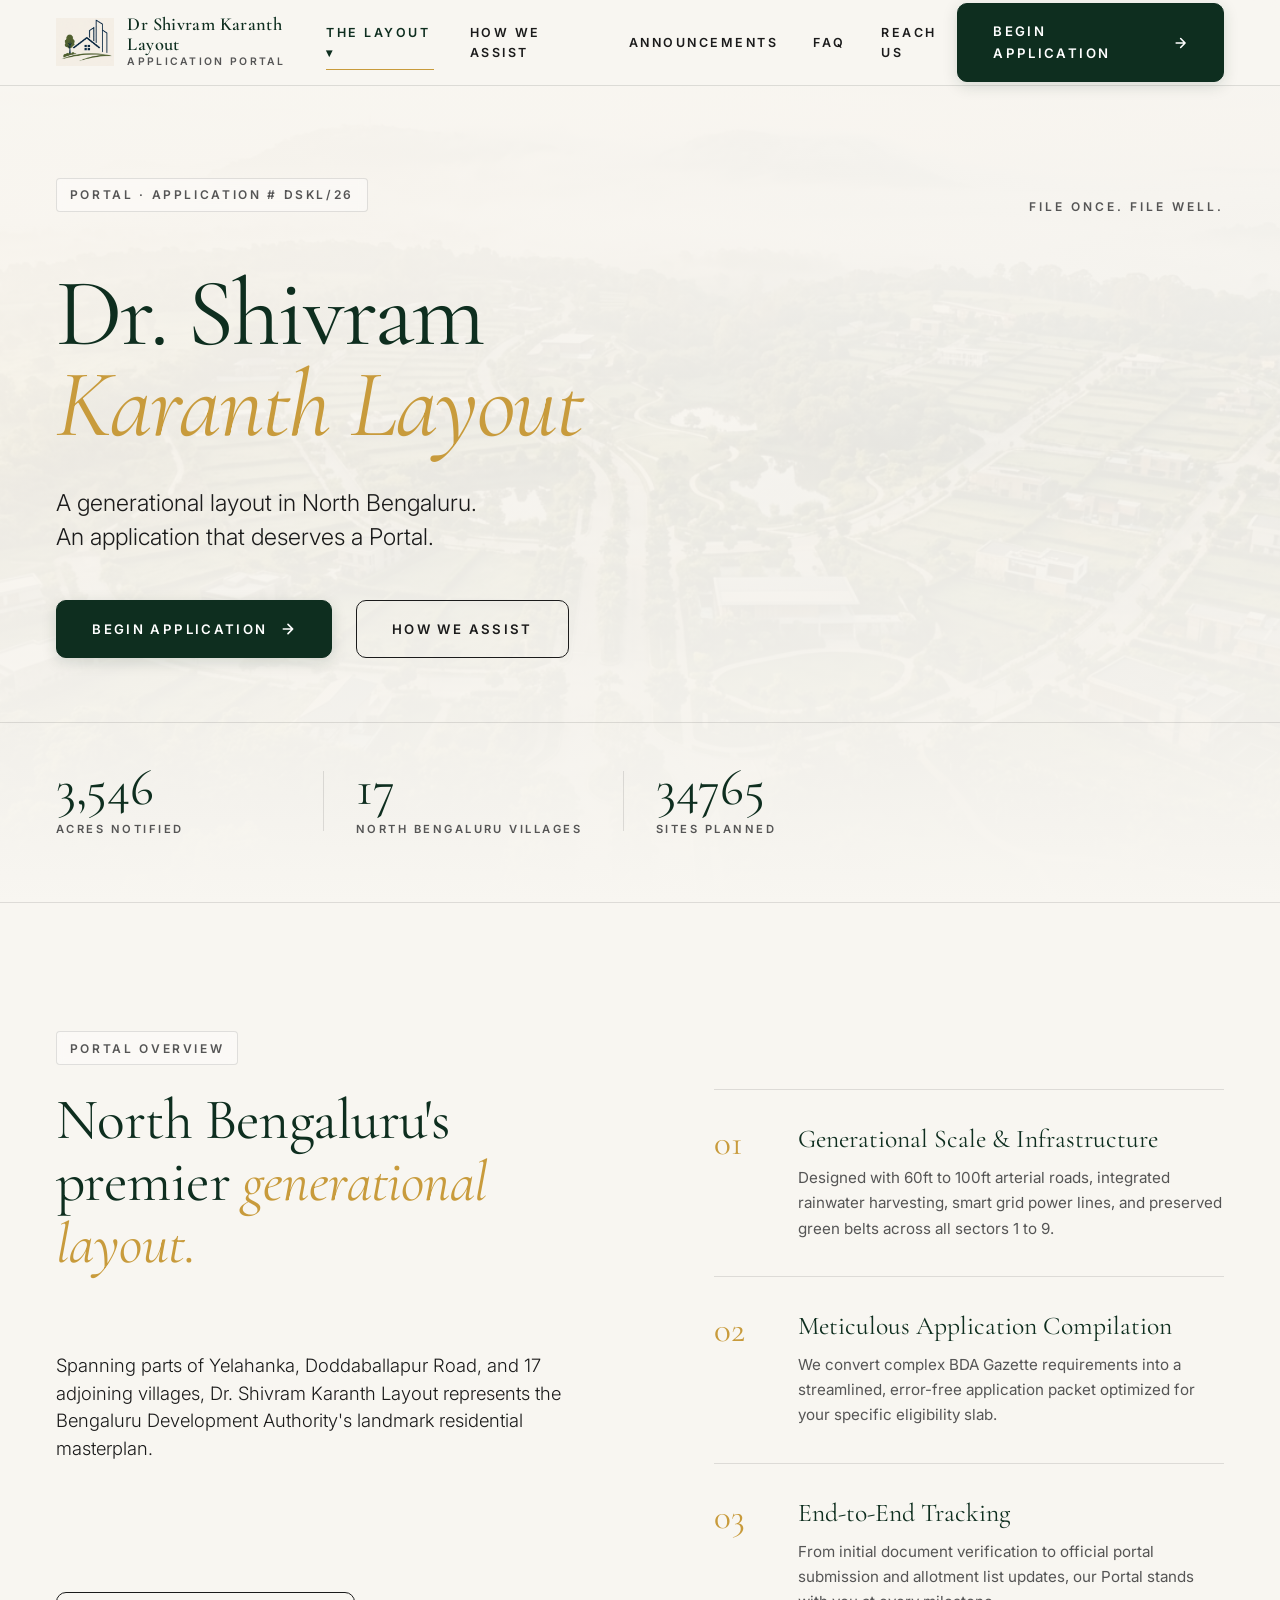
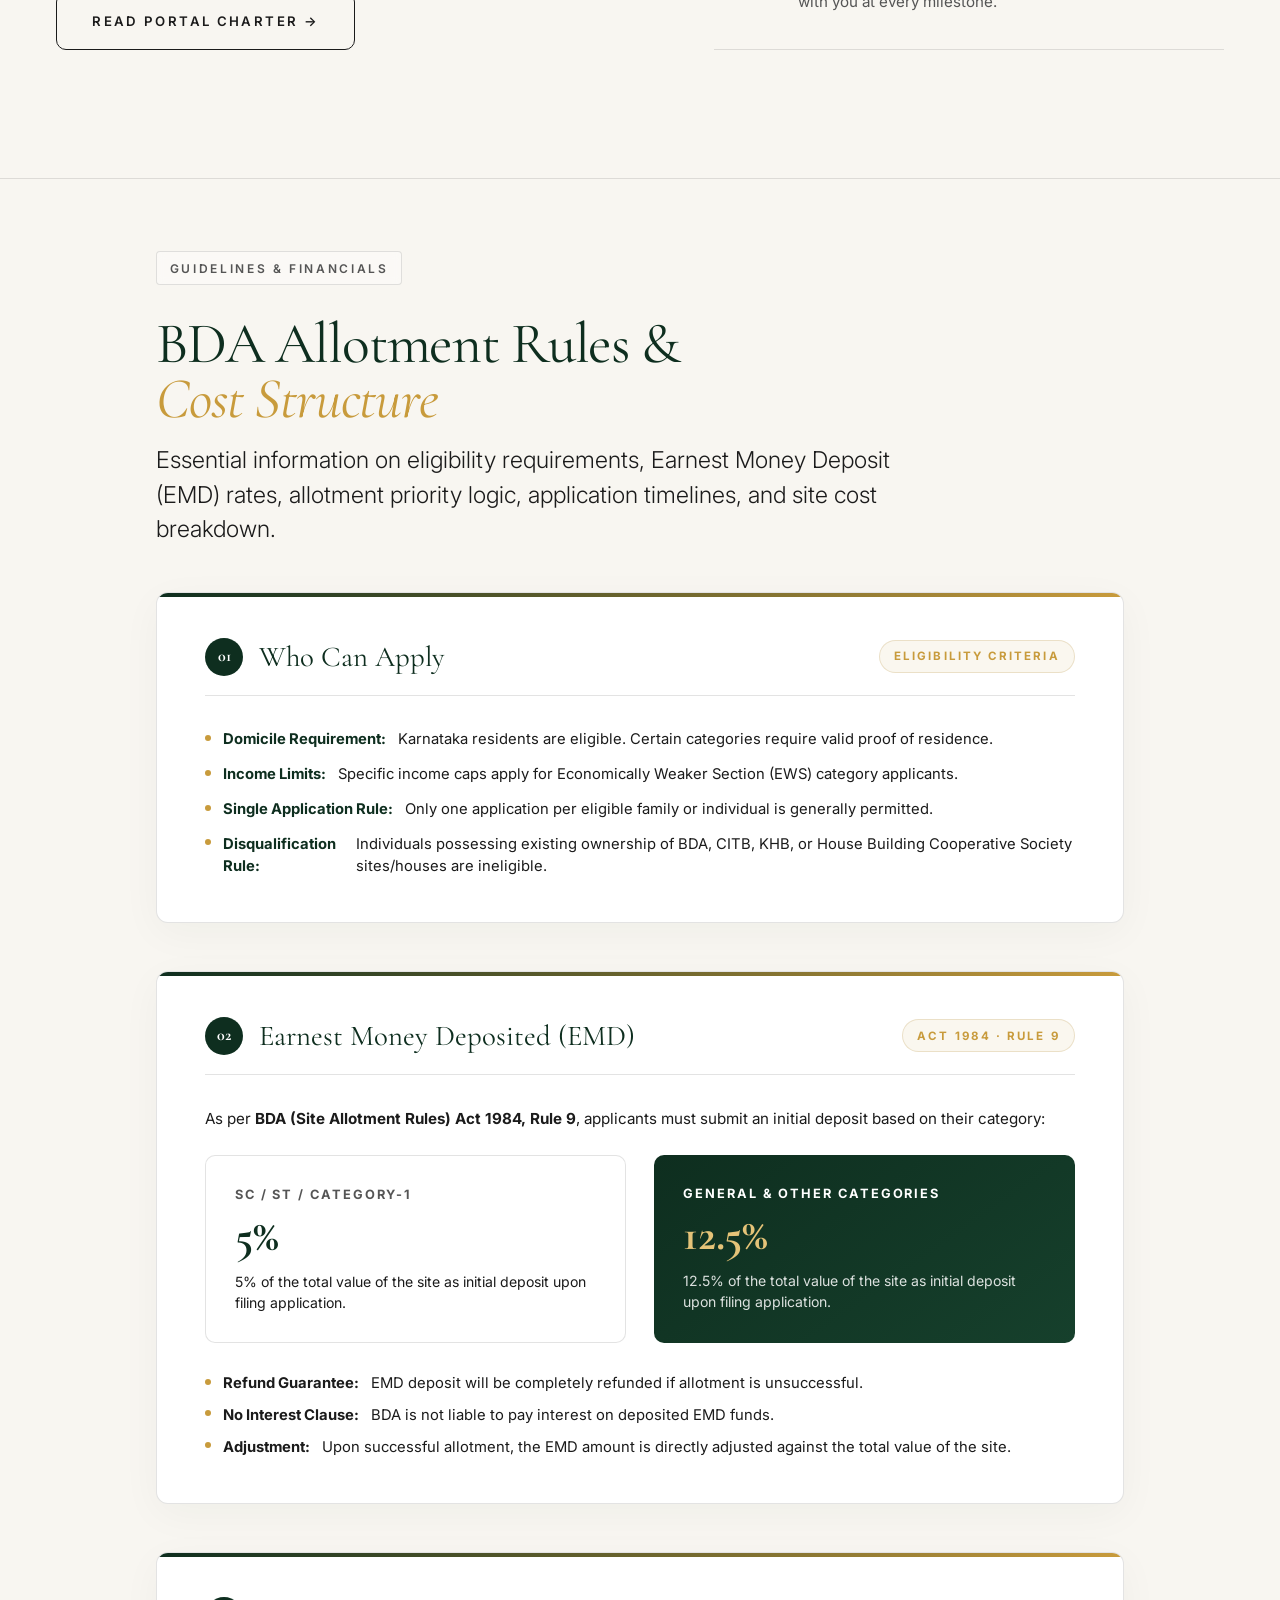
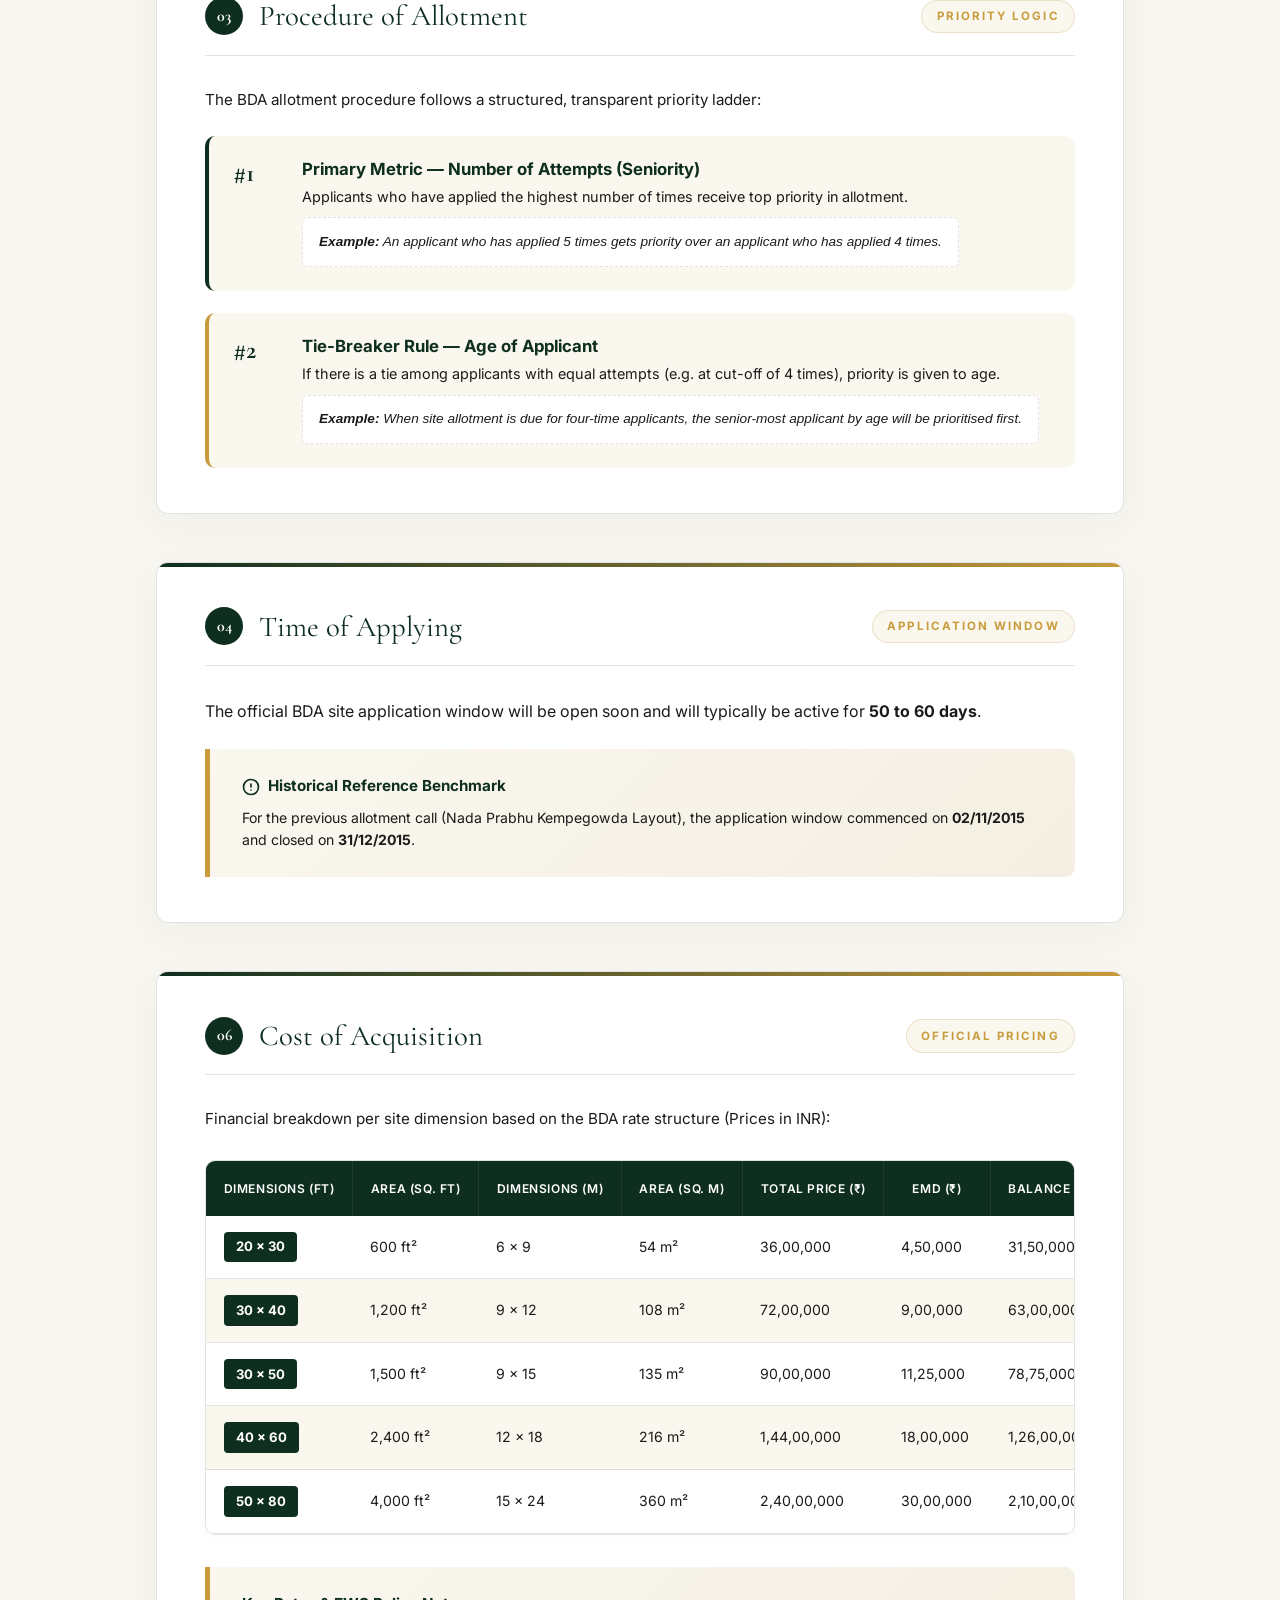
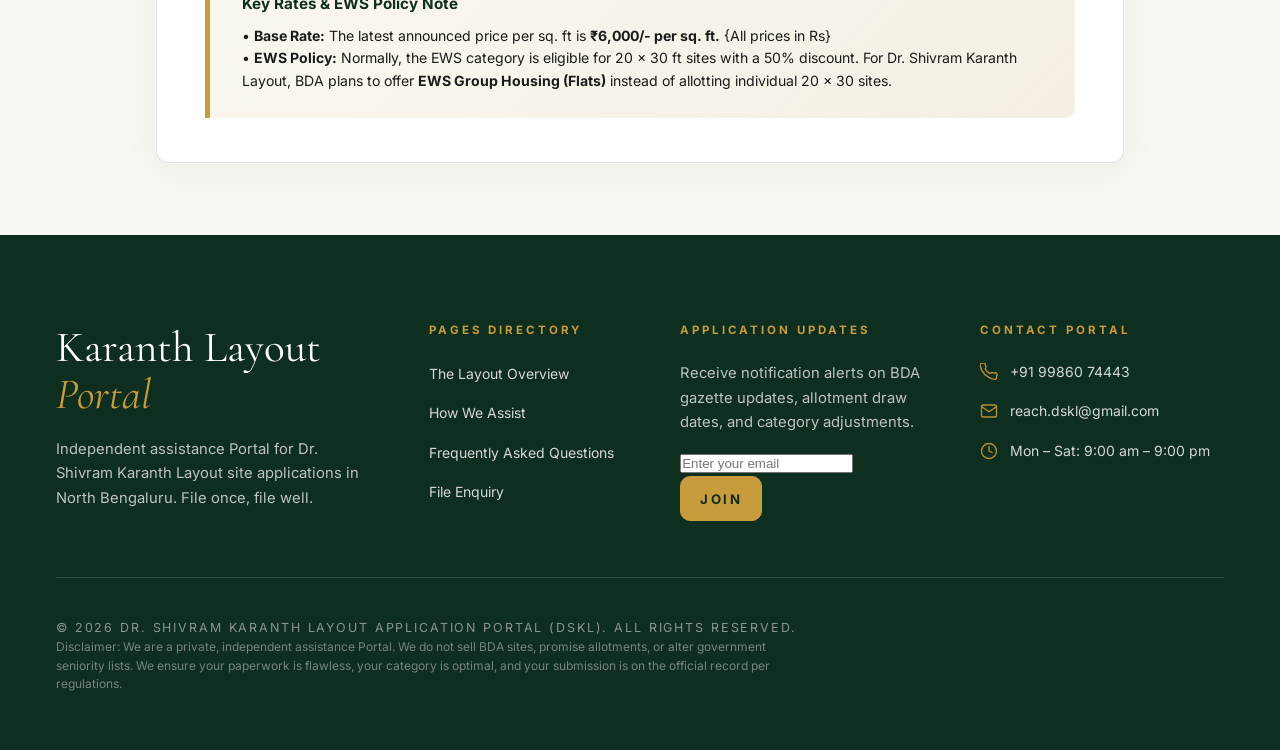
==== commit c34d4caf: "Email change" ====
--- a/index.html
+++ b/index.html
@@ -33,8 +33,8 @@
   <meta name="twitter:description" content="Expert assistance for BDA Dr. Shivram Karanth Layout (DSKL) site applications in North Bengaluru. Eligibility review, Application compilation, portal submission across all 9 sectors. 3,546 acres, 34,765+ plots.">
   <meta name="twitter:image" content="https://drshivramkaranthlayout.com/assets/images/hero_background.jpg">
   <!-- Favicon -->
-  <link rel="icon" type="image/png" href="assets/images/favicon_icon.png">
-  <link rel="apple-touch-icon" href="assets/images/favicon_icon.png">
+  <link rel="icon" type="image/png" href="assets/images/favicon.png">
+  <link rel="apple-touch-icon" href="assets/images/favicon.png">
   <link rel="preload" href="assets/images/hero_background.jpg" as="image" fetchpriority="high">
   <link rel="stylesheet" href="styles.css">
 </head>
@@ -333,7 +333,7 @@
         </div>
 
         <p style="font-family: var(--font-sans); font-size: 1rem; color: var(--text-dark); line-height: 1.7; margin-bottom: 1.5rem;">
-          The official BDA site application window will be open on August 5th and will typically be active for <strong>50 to 60 days</strong>.
+          The official BDA site application window will be open soon and will typically be active for <strong>50 to 60 days</strong>.
         </p>
 
         <div class="ews-notice-banner" style="margin-top: 0;">
@@ -438,7 +438,6 @@
 
         <div class="ews-notice-banner">
           <div class="ews-notice-title">
-            <svg width="18" height="18" viewBox="0 0 24 24" fill="none" stroke="currentColor" stroke-width="2.2" stroke-linecap="round" stroke-linejoin="round"><path d="M12 2v20M17 5H9.5a3.5 3.5 0 0 0 0 7h5a3.5 3.5 0 0 1 0 7H6"/></svg>
             Key Rates & EWS Policy Note
           </div>
           <p class="ews-notice-text">
@@ -493,7 +492,7 @@
             </li>
             <li class="footer-contact-item">
               <svg class="footer-contact-icon" viewBox="0 0 24 24" fill="none" stroke="currentColor" stroke-width="1.8" stroke-linecap="round" stroke-linejoin="round"><path d="M4 4h16c1.1 0 2 .9 2 2v12c0 1.1-.9 2-2 2H4c-1.1 0-2-.9-2-2V6c0-1.1.9-2 2-2z"/><polyline points="22,6 12,13 2,6"/></svg>
-              <a href="mailto:sanand@sandsprings.in" class="footer-contact-text">sanand@sandsprings.in</a>
+              <a href="mailto:reach.dskl@gmail.com" class="footer-contact-text">reach.dskl@gmail.com</a>
             </li>
             <li class="footer-contact-item">
               <svg class="footer-contact-icon" viewBox="0 0 24 24" fill="none" stroke="currentColor" stroke-width="1.8" stroke-linecap="round" stroke-linejoin="round"><circle cx="12" cy="12" r="10"/><polyline points="12 6 12 12 16 14"/></svg>
